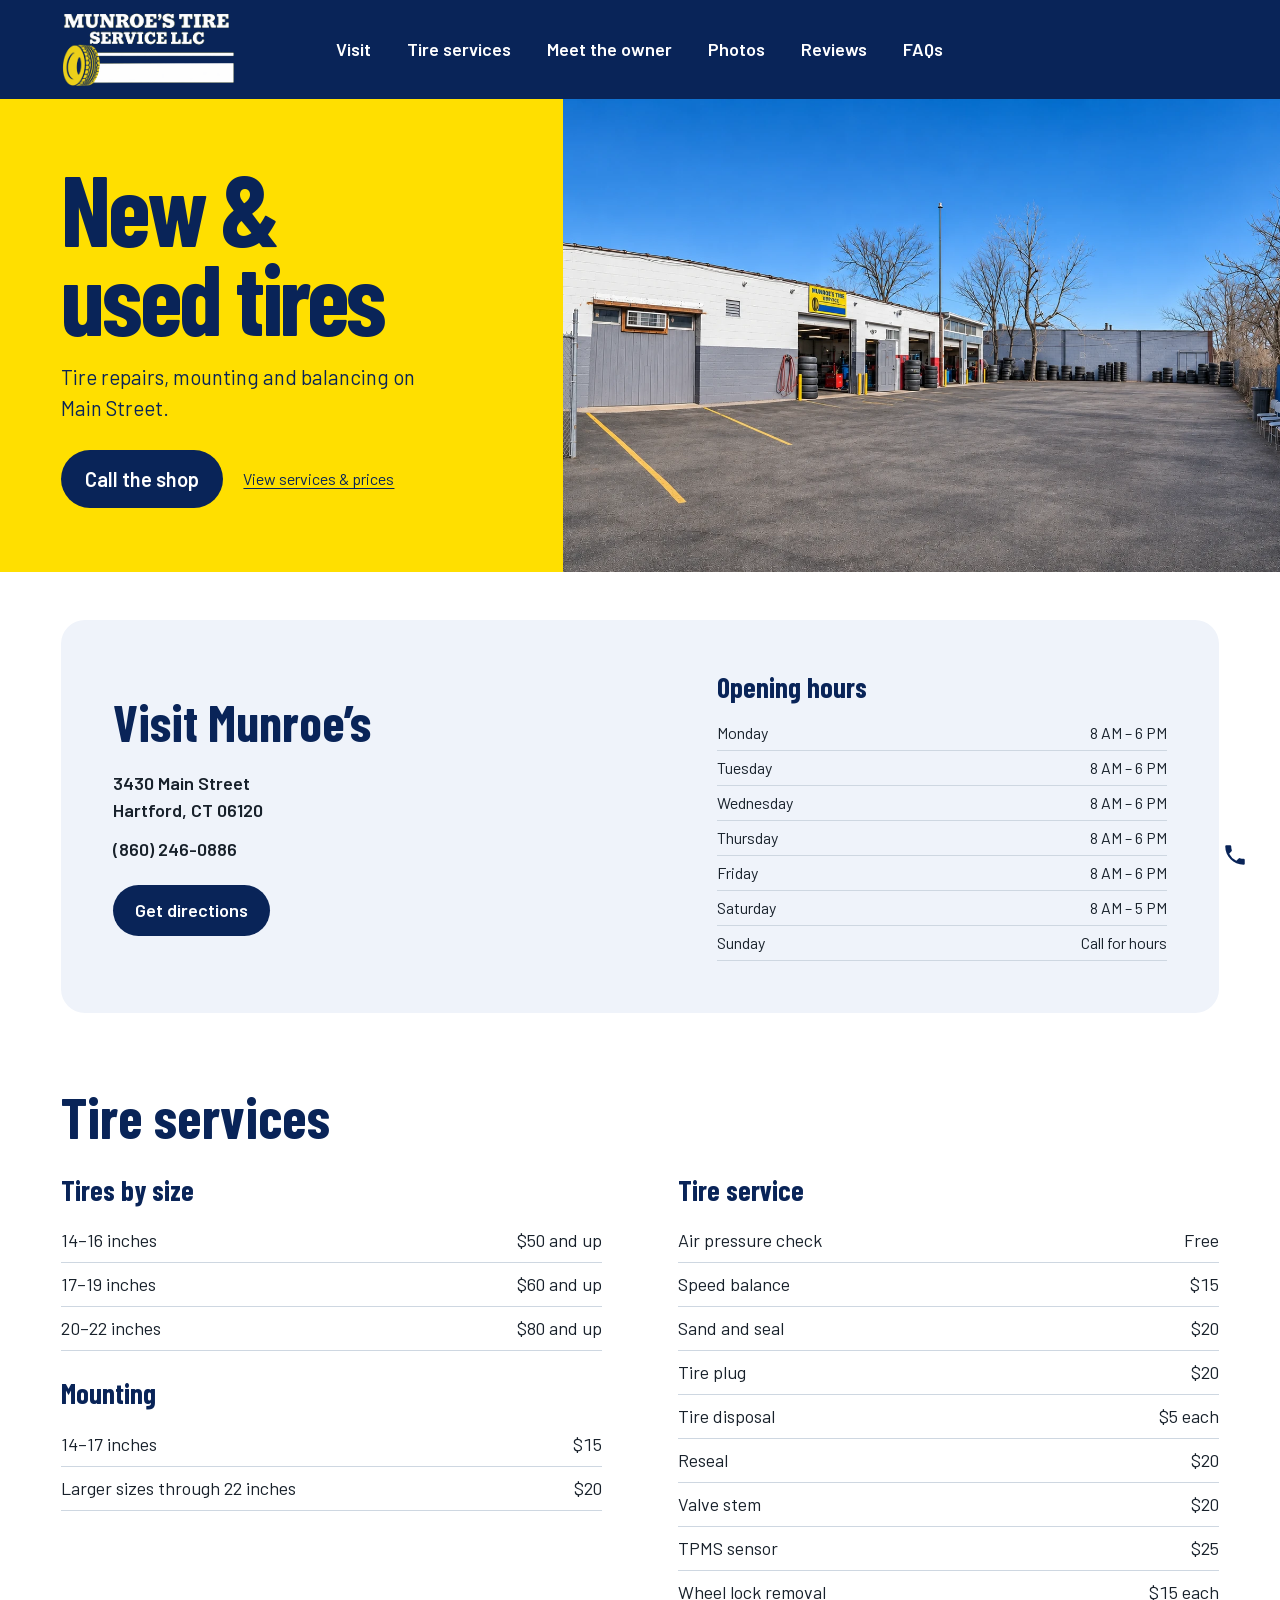
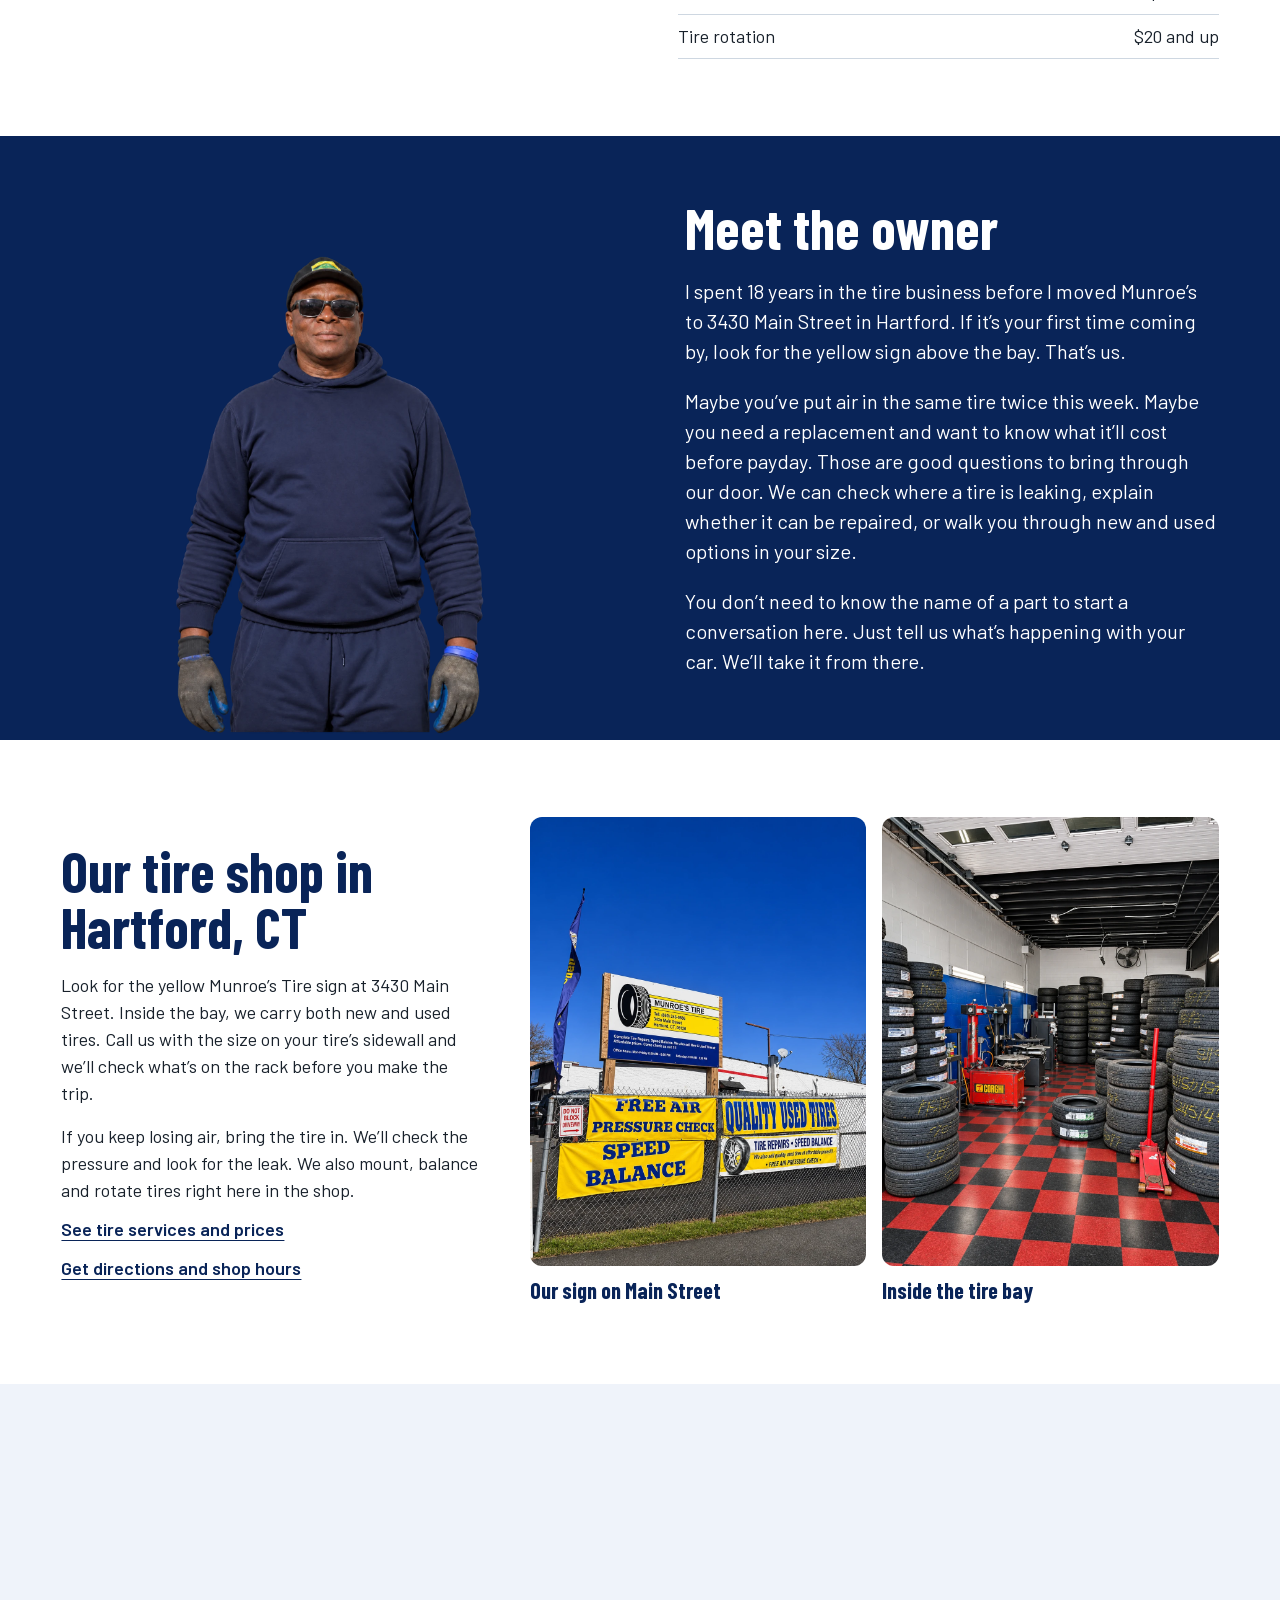
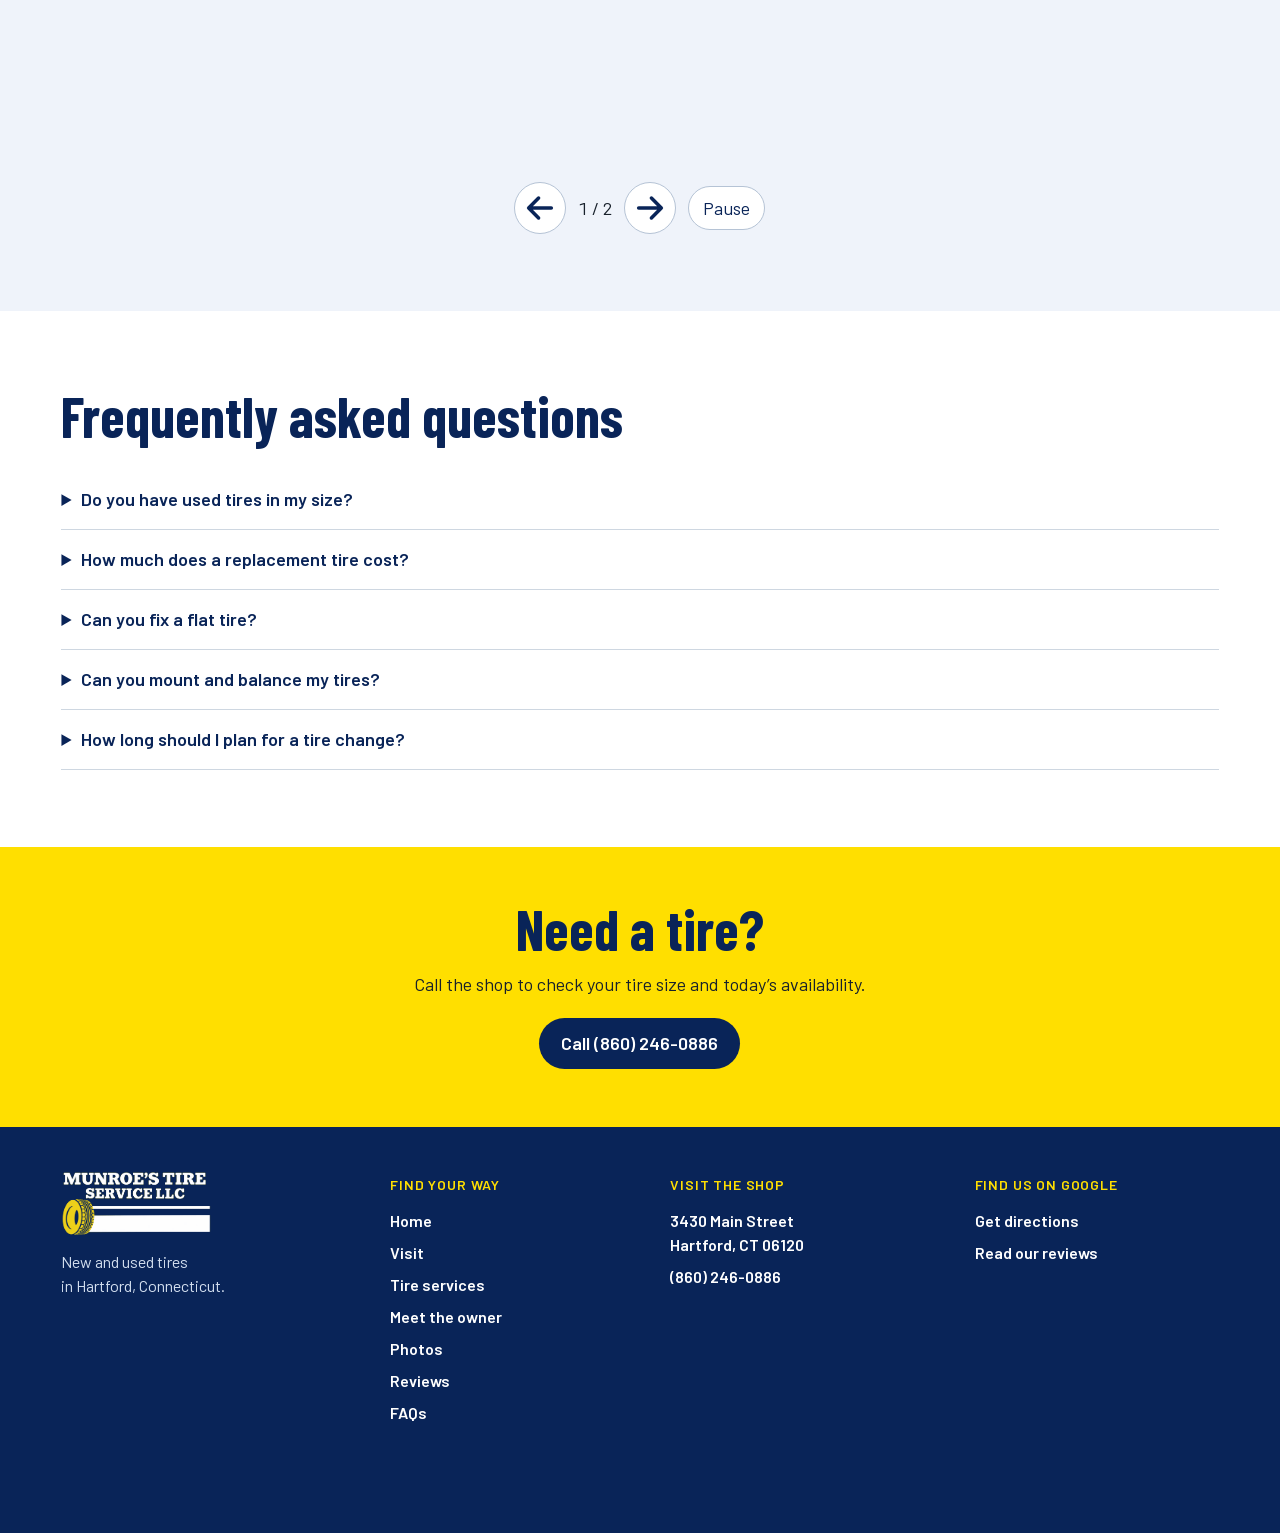
==== index.html @ 089bb715 "Add a call button to the homepage hero" ====
<!doctype html>
<html lang="en">
<head>
  <meta charset="utf-8">
  <meta name="viewport" content="width=device-width, initial-scale=1">
  <meta name="theme-color" content="#ffdf00">
  <title>Munroe’s Tire Service LLC | Hartford, CT</title>
  <meta name="description" content="New and used tires, tire repairs, mounting and balancing at 3430 Main Street in Hartford. Find Munroe’s shop hours, phone number and service prices.">
  <link rel="icon" type="image/png" sizes="64x64" href="assets/tire-favicon.png">
  <script src="navigation.js" defer></script>
  <script src="scroll-effects.js?v=4647f7f4f4" defer></script>
  <link rel="stylesheet" href="styles.css?v=25c1d75b4f">
  <script src="app.js?v=a1a272b4f3" defer></script>
</head><body id="top"><a class="skip" href="#main">Skip to content</a>
<header class="site-header">
  <div class="wrap bar">
    <a class="logo" href="#top" aria-label="Munroe’s Tire Service home">
      <svg viewBox="30 32 428 184" aria-hidden="true" focusable="false">
        <defs>
          <filter id="header-ink" color-interpolation-filters="sRGB">
            <feColorMatrix type="matrix" values="0 0 0 0 1   0 0 .3 0 .86   0 0 2 0 0   -1.1 0 0 0 1"/>
            <feComposite in2="SourceGraphic" operator="in"/>
          </filter>
        </defs>
        <image href="assets/munroes-logo-original.png" width="480" height="240" filter="url(#header-ink)"/>
      </svg>
    </a>
    <button class="menu-toggle" type="button" aria-label="Main menu" aria-controls="main-nav" aria-expanded="false" hidden>
      <svg viewBox="0 0 24 24" aria-hidden="true"><path d="M2 5h20M2 12h20M2 19h20"/></svg>
    </button>
    <nav id="main-nav" aria-label="Main navigation">
        <a href="#visit">Visit</a>
        <a href="#services">Tire services</a>
        <a href="#owner">Meet the owner</a>
        <a href="#photos">Photos</a>
        <a href="#reviews">Reviews</a>
        <a href="#faq">FAQs</a>
    </nav>
  </div>
</header>
<main id="main">
<section class="hero"><div class="hero-copy"><h1>New &amp; <br>used tires</h1><p>Tire repairs, mounting and balancing on Main Street.</p><div class="hero-actions">
  <a class="button" href="tel:+18602460886" aria-label="Call the shop at (860) 246-0886">Call the shop</a>
  <a class="hero-services" href="#services">View services &amp; prices</a>
</div></div><img class="building" fetchpriority="high" src="assets/photos/storefront.webp?v=3e00924c19" alt="Open service bays at Munroe’s Tire Service, 3430 Main Street in Hartford, Connecticut"></section>
<section class="wrap visit" id="visit"><div><h2>Visit Munroe’s</h2><address><a href="https://www.google.com/maps/dir/?api=1&amp;destination=3430+Main+Street+Hartford+CT+06120">3430 Main Street<br>Hartford, CT 06120</a><a href="tel:+18602460886">(860) 246-0886</a></address><a class="button" href="https://www.google.com/maps/dir/?api=1&amp;destination=3430+Main+Street+Hartford+CT+06120">Get directions</a></div><table><caption>Opening hours</caption><tbody><tr><th scope="row">Monday</th><td>8 AM – 6 PM</td></tr>
<tr><th scope="row">Tuesday</th><td>8 AM – 6 PM</td></tr>
<tr><th scope="row">Wednesday</th><td>8 AM – 6 PM</td></tr>
<tr><th scope="row">Thursday</th><td>8 AM – 6 PM</td></tr>
<tr><th scope="row">Friday</th><td>8 AM – 6 PM</td></tr>
<tr><th scope="row">Saturday</th><td>8 AM – 5 PM</td></tr>
<tr><th scope="row">Sunday</th><td>Call for hours</td></tr></tbody></table></section>
<section id="services" class="wrap block"><h2>Tire services</h2><div class="prices-grid"><div><table class="prices">
        <caption>Tires by size</caption>
        <tbody>
          <tr><th scope="row">14–16 inches</th><td>$50 and up</td></tr>
          <tr><th scope="row">17–19 inches</th><td>$60 and up</td></tr>
          <tr><th scope="row">20–22 inches</th><td>$80 and up</td></tr>
        </tbody>
      </table><table class="prices">
        <caption>Mounting</caption>
        <tbody>
          <tr><th scope="row">14–17 inches</th><td>$15</td></tr>
          <tr><th scope="row">Larger sizes through 22 inches</th><td>$20</td></tr>
        </tbody>
      </table></div><div><table class="prices">
        <caption>Tire service</caption>
        <tbody>
          <tr><th scope="row">Air pressure check</th><td>Free</td></tr>
          <tr><th scope="row">Speed balance</th><td>$15</td></tr>
          <tr><th scope="row">Sand and seal</th><td>$20</td></tr>
          <tr><th scope="row">Tire plug</th><td>$20</td></tr>
          <tr><th scope="row">Tire disposal</th><td>$5 each</td></tr>
          <tr><th scope="row">Reseal</th><td>$20</td></tr>
          <tr><th scope="row">Valve stem</th><td>$20</td></tr>
          <tr><th scope="row">TPMS sensor</th><td>$25</td></tr>
          <tr><th scope="row">Wheel lock removal</th><td>$15 each</td></tr>
          <tr><th scope="row">Tire rotation</th><td>$20 and up</td></tr>
        </tbody>
      </table></div></div></section>
<section id="owner" class="owner" aria-labelledby="owner-title">
  <div class="wrap owner-inner">
    <img loading="lazy" src="assets/photos/owner-portrait.webp?v=7693806bbb" alt="The owner of Munroe’s Tire Service wearing a cap, sunglasses and work gloves">
    <div class="owner-story">
      <h2 id="owner-title">Meet the owner</h2>
      <p>I spent 18 years in the tire business before I moved Munroe’s to 3430 Main Street in Hartford. If it’s your first time coming by, look for the yellow sign above the bay. That’s us.</p>
      <p>Maybe you’ve put air in the same tire twice this week. Maybe you need a replacement and want to know what it’ll cost before payday. Those are good questions to bring through our door. We can check where a tire is leaking, explain whether it can be repaired, or walk you through new and used options in your size.</p>
      <p>You don’t need to know the name of a part to start a conversation here. Just tell us what’s happening with your car. We’ll take it from there.</p>
    </div>
  </div>
</section>
<section id="photos" class="wrap block shop-visit" aria-labelledby="shop-visit-title">
  <div class="shop-intro">
    <h2 id="shop-visit-title">Our tire shop in Hartford, CT</h2>
    <p>Look for the yellow Munroe’s Tire sign at 3430 Main Street. Inside the bay, we carry both new and used tires. Call us with the size on your tire’s sidewall and we’ll check what’s on the rack before you make the trip.</p>
    <p>If you keep losing air, bring the tire in. We’ll check the pressure and look for the leak. We also mount, balance and rotate tires right here in the shop.</p>
    <a href="#services">See tire services and prices</a>
    <a href="#visit">Get directions and shop hours</a>
  </div>
  <div class="gallery">
    <figure>
      <a href="assets/photos/roadside-sign.webp?v=6587c96173" aria-label="View the full-size Main Street sign"><img loading="lazy" src="assets/photos/roadside-sign.webp?v=6587c96173" width="1086" height="1448" alt="Munroe’s roadside sign above yellow banners for used tires and free air pressure checks"></a>
      <figcaption>Our sign on Main Street</figcaption>
    </figure>
    <figure>
      <img loading="lazy" src="assets/photos/service-bay.webp?v=438674b47d" width="1086" height="1448" alt="Tire stacks, a mounting machine and a red floor jack inside Munroe’s service bay">
      <figcaption>Inside the tire bay</figcaption>
    </figure>
  </div>
</section>
<section class="reviews" id="reviews" aria-labelledby="reviews-title">
  <div class="wrap block">
    <div class="reviews-heading">
      <div>
        <h2 id="reviews-title">Featured five-star reviews</h2>
        <p>Overall Google rating: <strong>4.8 out of 5</strong></p>
      </div>
      <a href="https://www.google.com/maps/place/Munroe%27s+Tire+%26+Automotive+Services/data=!4m8!3m7!1s0x89e655e839b91cf5:0x6448f5f448b3dc6!8m2!3d41.7981686!4d-72.6622051!9m1!1b1!16s%2Fg%2F11f7n4s5zx">Read all reviews on Google</a>
    </div>
    <div class="review-pair">
      <figure class="review-card">
        <span class="review-stars" role="img" aria-label="5 out of 5 stars">★★★★★</span>
        <blockquote>“in and out quick”</blockquote>
        <figcaption><a href="https://maps.app.goo.gl/TvkeM7FaANcStVN56" aria-label="Read edwin morales’s review on Google">edwin morales</a></figcaption>
      </figure>
      <figure class="review-card">
        <span class="review-stars" role="img" aria-label="5 out of 5 stars">★★★★★</span>
        <blockquote>“Hartford Main Street! Very professional.”</blockquote>
        <figcaption><a href="https://maps.app.goo.gl/TfURrHdAK39JLzJx7" aria-label="Read Andrew Ford’s review on Google">Andrew Ford</a></figcaption>
      </figure>
      <figure class="review-card">
        <span class="review-stars" role="img" aria-label="5 out of 5 stars">★★★★★</span>
        <blockquote>“I Will Come Here For Tires Anytime!”</blockquote>
        <figcaption><a href="https://maps.app.goo.gl/CuKVcpx6AjmTj94G8" aria-label="Read Tommy Smilez’s review on Google">Tommy Smilez</a></figcaption>
      </figure>
      <figure class="review-card">
        <span class="review-stars" role="img" aria-label="5 out of 5 stars">★★★★★</span>
        <blockquote>“the right tires at a good price.”</blockquote>
        <figcaption><a href="https://maps.app.goo.gl/h72yzoQDojMRec5s8" aria-label="Read HotPink860’s review on Google">HotPink860</a></figcaption>
      </figure>
    </div>
    <div class="review-controls" hidden>
      <button type="button" data-step="-1" aria-label="Previous pair"><svg viewBox="0 0 24 24" aria-hidden="true" focusable="false"><path d="M20 12H4m7-7-7 7 7 7"/></svg></button>
      <output aria-label="Review pair" aria-live="off"></output>
      <button type="button" data-step="1" aria-label="Next pair"><svg viewBox="0 0 24 24" aria-hidden="true" focusable="false"><path d="M4 12h16m-7-7 7 7-7 7"/></svg></button>
      <button type="button" data-toggle>Pause</button>
    </div>
  </div>
</section>
<section class="wrap block faq" id="faq" aria-labelledby="faq-title">
  <h2 id="faq-title">Frequently asked questions</h2>
  <details>
    <summary>Do you have used tires in my size?</summary>
    <p>We carry new and used tires. <a href="tel:+18602460886">Call us at (860) 246-0886</a> with the size printed on the side of your tire, like 205/55R16, and we’ll check what we have.</p>
  </details>
  <details>
    <summary>How much does a replacement tire cost?</summary>
    <p>Our tires start at $50 for 14–16-inch wheels, $60 for 17–19-inch wheels and $80 for 20–22-inch wheels. Give us your tire size and we’ll quote you a price with installation.</p>
  </details>
  <details>
    <summary>Can you fix a flat tire?</summary>
    <p>Yes. We’ll check where your tire is leaking and let you know if we can repair it. If it needs a plug, we charge $20.</p>
  </details>
  <details>
    <summary>Can you mount and balance my tires?</summary>
    <p>Yes. We charge $15 to mount a tire on a 14–17-inch wheel and $20 for larger wheels up to 22 inches. We also offer <a href="#services">speed balancing</a> for $15.</p>
  </details>
  <details>
    <summary>How long should I plan for a tire change?</summary>
    <p>It depends on how many tires you need changed and how busy we are. Give us a call before you head over and we’ll tell you what kind of wait to expect.</p>
  </details>
</section>
<section class="cta"><div class="wrap"><h2>Need a tire?</h2><p>Call the shop to check your tire size and today’s availability.</p><a class="button" href="tel:+18602460886">Call (860) 246-0886</a></div></section>
</main><footer class="site-footer">
  <div class="wrap foot">
    <div class="footer-grid">
      <div class="footer-brand">
        <a class="logo" href="#top" aria-label="Munroe’s Tire Service home">
          <svg viewBox="30 32 428 184" aria-hidden="true" focusable="false"><image href="assets/munroes-logo-original.png" width="480" height="240" filter="url(#header-ink)"/></svg>
        </a>
        <p>New and used tires<br>in Hartford, Connecticut.</p>
      </div>
      <nav class="footer-column" aria-label="Footer navigation">
        <h2>Find your way</h2>
        <a href="#top">Home</a>
        <a href="#visit">Visit</a>
        <a href="#services">Tire services</a>
        <a href="#owner">Meet the owner</a>
        <a href="#photos">Photos</a>
        <a href="#reviews">Reviews</a>
        <a href="#faq">FAQs</a>
      </nav>
      <div class="footer-column">
        <h2>Visit the shop</h2>
        <address><a href="https://www.google.com/maps/dir/?api=1&amp;destination=3430+Main+Street+Hartford+CT+06120">3430 Main Street<br>Hartford, CT 06120</a><a href="tel:+18602460886">(860) 246-0886</a></address>
      </div>
      <div class="footer-column">
        <h2>Find us on Google</h2>
        <a href="https://www.google.com/maps/dir/?api=1&amp;destination=3430+Main+Street+Hartford+CT+06120">Get directions</a>
        <a href="https://www.google.com/maps/place/Munroe%27s+Tire+%26+Automotive+Services/data=!4m8!3m7!1s0x89e655e839b91cf5:0x6448f5f448b3dc6!8m2!3d41.7981686!4d-72.6622051!9m1!1b1!16s%2Fg%2F11f7n4s5zx">Read our reviews</a>
      </div>
    </div>
    <div class="footer-credit">
      <p>© 2026 Munroe’s Tire Service LLC</p>
      <p>Powered by <a href="https://reimagebs.com/">Reimage Business Solutions</a></p>
      <nav class="legal-links" aria-label="Website policies">
        <a href="terms.html">Terms of use</a>
        <a href="privacy.html">Privacy policy</a>
        <a href="ftc-disclosure.html">FTC disclosure</a>
        <a href="accessibility.html">Accessibility</a>
      </nav>
    </div>
  </div>
</footer><a class="float-call" href="tel:+18602460886" aria-label="Call Munroe’s Tire Service at (860) 246-0886"><svg aria-hidden="true" viewBox="0 0 24 24" fill="currentColor"><path d="M6.62 10.79a15.1 15.1 0 0 0 6.59 6.59l2.2-2.2a1 1 0 0 1 1.02-.24c1.12.37 2.33.57 3.57.57a1 1 0 0 1 1 1V20a1 1 0 0 1-1 1C10.61 21 3 13.39 3 4a1 1 0 0 1 1-1h3.5a1 1 0 0 1 1 1c0 1.25.2 2.45.57 3.57a1 1 0 0 1-.25 1.02z"/></svg></a></body></html>
---- styles.css ----
@font-face {
  font-family: Barlow;
  src: url(assets/fonts/barlow-400.woff2) format("woff2");
  font-display: swap;
}
@font-face {
  font-family: Barlow;
  src: url(assets/fonts/barlow-600.woff2) format("woff2");
  font-weight: 600;
  font-display: swap;
}
@font-face {
  font-family: "Barlow Condensed";
  src: url(assets/fonts/barlow-condensed-700.woff2) format("woff2");
  font-weight: 700;
  font-display: swap;
}

:root {
  --yellow: #ffdf00;
  --blue: #092e91;
  --paper: #faf9f3;
  --ink: #18212b;
  --rule: #c8c8bc;
  --display: "Barlow Condensed", "Arial Narrow", sans-serif;
  --gutter: clamp(18px, 4.8vw, 72px);
}
* { box-sizing: border-box; }
body {
  margin: 0;
  background: var(--paper);
  color: var(--ink);
  font: 18px/1.5 Barlow, Arial, sans-serif;
}
.wrap {
  width: min(1320px, calc(100% - 2 * var(--gutter)));
  margin-inline: auto;
}
img { display: block; max-width: 100%; }
a { color: inherit; text-underline-offset: 0.2em; }
a:hover { text-decoration-thickness: 2px; }
a:focus-visible { outline: 3px solid currentColor; outline-offset: 4px; }
.skip { position: absolute; translate: 0 -150%; background: white; padding: 10px; z-index: 1; }
.skip:focus { translate: 8px 8px; }

:root { --navy: #092458; --yellow: #ffdf00; --paper: #fff; }
.wrap { max-width: 1160px; }
header, footer { background: var(--navy); color: white; }
.site-header { position: relative; z-index: 4; }
.bar { display: flex; justify-content: space-between; align-items: center; gap: 20px; padding-block: 12px; }
.logo { display: block; flex: none; width: 174px; }
.logo svg { display: block; width: 100%; }
.menu-toggle { display: none; }
.skip:focus { z-index: 5; }
.bar nav, .legal-links { display: flex; align-items: center; justify-content: center; flex-wrap: wrap; }
.bar nav { gap: 4px; }
.bar nav a { padding: 10px 16px; border-radius: 30px; }
.bar nav a:hover { background: #28416d; }
nav a, .bar a, address a, footer a, .button { text-decoration: none; font-weight: 600; }
h1, h2, caption, figcaption { font-family: var(--display); }
h1, h2, p, figure { margin: 0; }
h2 { font-size: clamp(2.5rem, 4.4vw, 4rem); line-height: 1; color: var(--navy); }
.hero { display: grid; grid-template-columns: 44% 56%; background: var(--yellow); color: var(--navy); }
.hero-copy { align-self: center; padding: clamp(36px,5vw,84px) 28px clamp(36px,5vw,84px) max(var(--gutter),calc((100vw - 1160px) / 2)); }
h1 { font-size: clamp(4rem,7.7vw,8rem); line-height: .91; letter-spacing: -.035em; }
.hero-copy p { max-width: 32ch; margin: 20px 0 26px; font-size: clamp(1.1rem,1.6vw,1.4rem); }
.hero-actions { display: flex; flex-wrap: wrap; align-items: center; gap: 4px 20px; }
.hero-actions .button { padding: 14px 24px; font-size: 1.25rem; }
.hero-actions .button:focus-visible { outline-color: var(--navy); }
.hero-services { display: inline-flex; align-items: center; min-height: 44px; font-size: 1rem; }
.building { width: 100%; height: 100%; min-height: 0; object-fit: cover; }
.button { display: inline-block; padding: 12px 22px; border-radius: 30px; background: var(--navy); color: white; }
.button:hover { background: var(--blue); }
.visit { display: grid; grid-template-columns: 1.2fr 1fr; gap: 64px; align-items: center; margin-top: 48px; padding: clamp(26px,4vw,56px); border-radius: 24px; background: #eff3fa; }
.visit h2 { font-size: clamp(2.5rem,4vw,3.7rem); }
address { font-style: normal; margin: 22px 0; display: grid; gap: 12px; }
address a { width: fit-content; }
address a:hover, footer a:hover { color: #315c95; }
table { width: 100%; border-collapse: collapse; }
caption { font-size: 1.75rem; line-height: 1.2; text-align: left; color: var(--navy); padding-bottom: 12px; }
th, td { padding: 8px 0; border-bottom: 1px solid #ced7e1; }
th { text-align: left; font-weight: 400; }
td { text-align: right; white-space: nowrap; font-variant-numeric: tabular-nums; padding-left: 8px; }
.visit table { font-size: 1rem; }
.visit th, .visit td { padding-block: 5px; }
.block { padding-block: clamp(52px,6vw,90px); }
.prices-grid { display: grid; grid-template-columns: 1fr 1fr; gap: clamp(32px,6vw,88px); margin-top: 28px; }
.prices + .prices { margin-top: 26px; }
.owner { background: var(--navy); color: white; }
.owner-inner { display: grid; grid-template-columns: 1fr 1fr; align-items: center; gap: clamp(32px,7vw,100px); }
.owner img { align-self: end; width: 100%; height: clamp(400px, 39vw, 530px); object-fit: contain; object-position: center bottom; }
.owner-story { padding-block: clamp(36px, 5vw, 70px); }
.owner h2 { color: white; }
.owner p { max-width: 52ch; margin-top: 20px; font-size: 1.25rem; }
.shop-visit { display: grid; grid-template-columns: minmax(0, 1fr) minmax(0, 1.65fr); align-items: center; gap: clamp(28px, 4vw, 64px); }
.shop-intro h2 { max-width: 15ch; }
.shop-intro p { margin-top: 16px; max-width: 54ch; }
.shop-intro a { display: block; width: fit-content; margin-top: 12px; color: var(--navy); font-weight: 600; }
.gallery { display: grid; grid-template-columns: repeat(2, minmax(0, 1fr)); gap: 16px; }
.gallery img { width: 100%; height: auto; display: block; border-radius: 12px; }
.gallery a { display: block; border-radius: 12px; }
@media (max-width: 900px) { .shop-visit { grid-template-columns: 1fr; } }

figcaption { font-size: 1.4rem; color: var(--navy); margin-top: 8px; }
.cta { background: var(--yellow); text-align: center; padding-block: 54px; }
.cta p { margin: 14px auto 20px; }
.site-footer { border-top: 4px solid var(--yellow); }
.foot { padding-block: 44px 30px; font-size: 1rem; }
.footer-grid { display: grid; grid-template-columns: 1.2fr 1fr 1.1fr 1fr; gap: 36px; }
.footer-brand .logo { width: 150px; }
.footer-brand p { margin-top: 14px; color: #d3dfef; }
.footer-column, .footer-column address { display: grid; align-content: start; justify-items: start; gap: 8px; }
.footer-column address { margin: 0; }
.footer-column h2 { margin: 4px 0 6px; font: 600 .875rem/1.4 Barlow, sans-serif; color: var(--yellow); text-transform: uppercase; letter-spacing: .06em; }
.footer-credit { display: grid; grid-template-columns: 1fr auto 1fr; align-items: center; gap: 12px; margin-top: 34px; padding-top: 20px; border-top: 1px solid #ffffff40; }
.footer-credit, .legal-links { font-size: .95rem; }
.legal-links { justify-self: end; gap: 8px 14px; }
@media (min-width: 1101px) and (max-width: 1240px) {
  .footer-credit, .legal-links { font-size: .86rem; }
  .legal-links { column-gap: 8px; }
}
@media (max-width: 1100px) {
  .footer-credit { grid-template-columns: 1fr; justify-items: center; text-align: center; }
  .legal-links { justify-self: center; }
}
.site-footer a:hover { color: var(--yellow); text-decoration: underline; }
@media (max-width: 760px) {
  .footer-grid { grid-template-columns: repeat(2, minmax(0, 1fr)); gap: 30px 20px; }
  .footer-brand .logo { max-width: 100%; }
  .footer-credit { justify-content: center; text-align: center; }
}
@media (max-width: 420px) {
  .footer-grid { grid-template-columns: 1fr; }
}
.float-call { position: fixed; right: max(16px,env(safe-area-inset-right)); bottom: max(16px,env(safe-area-inset-bottom)); z-index: 3; display: grid; place-items: center; width: 58px; height: 58px; border-radius: 50%; background: var(--yellow); color: var(--navy); border: 2px solid var(--navy); box-shadow: 0 4px 16px #09245840; }
.float-call.is-hidden { visibility: hidden; }
.float-call svg { width: 26px; }
@media (prefers-reduced-motion: no-preference) {
  .float-call { animation: call-in .5s ease-out .35s backwards; }
  @keyframes call-in { from { transform: translateY(100px); opacity: 0; } }
}
.policy { max-width: 780px; padding-block: 64px; }
.policy h1 { font-size: 4rem; color: var(--navy); }
.policy h2 { font-size: 2rem; margin-top: 32px; }
.policy p { margin-top: 16px; }
@media (max-width: 760px) {
  .hero, .visit, .owner-inner, .prices-grid { grid-template-columns: 1fr; }
  .hero-copy { padding: 36px var(--gutter); }
  .hero-actions { flex-direction: column; }
  .hero h1 br { display: none; }
  .building { aspect-ratio: 2/1; height: auto; }
  .visit { gap: 28px; margin-top: 28px; }
  .gallery { gap: 14px; }
  @media (max-width: 540px) { .gallery { grid-template-columns: 1fr; gap: 24px; } }
  .owner-inner { gap: 0; }
  .owner-story { grid-row: 1; padding-bottom: 16px; }
  .owner img { height: 320px; }
  .foot { padding-bottom: 84px; }
}

.reviews { background: #eff3fa; }
.reviews-heading, .review-controls { display: flex; align-items: center; flex-wrap: wrap; gap: 12px; }
.reviews-heading { justify-content: space-between; margin-bottom: 28px; }
.reviews-heading a, .review-card a { color: var(--navy); font-weight: 600; }
.review-pair { display: grid; grid-template-columns: repeat(2, minmax(0, 1fr)); gap: 18px; margin-top: 14px; }
.review-card { display: flex; flex-direction: column; padding: clamp(18px, 3vw, 32px); background: white; border-radius: 14px; }
.review-stars { color: var(--navy); letter-spacing: .12em; }
.review-card blockquote { margin: 12px 0 18px; flex: 1; font-size: 1.15rem; }
.review-card a { align-self: flex-start; }
.review-controls { justify-content: center; margin-top: 20px; }
.review-controls button { border: 1px solid #b5c3d5; background: white; color: var(--navy); font: inherit; cursor: pointer; border-radius: 24px; min-width: 48px; min-height: 44px; padding: 4px 14px; }
.review-controls button[data-step] { display: grid; place-items: center; width: 52px; height: 52px; padding: 0; border-radius: 50%; }
.review-controls svg { display: block; width: 34px; height: 34px; fill: none; stroke: currentColor; stroke-width: 2.5; stroke-linecap: round; stroke-linejoin: round; }
.faq h2 { margin-bottom: 26px; }
.faq details { border-bottom: 1px solid #ced7e1; }
.faq summary { padding-block: 16px; color: var(--navy); font-weight: 600; cursor: pointer; }
.faq details p { max-width: 68ch; padding-bottom: 18px; }
.review-controls output { font-variant-numeric: tabular-nums; }
.review-card[hidden], .review-controls[hidden] { display: none; }
@media (max-width: 640px) {
  .review-pair { grid-template-columns: 1fr; gap: 10px; }
}

@media (min-width: 961px) {
  .bar {
    display: grid;
    grid-template-columns: minmax(0, 1fr) auto minmax(0, 1fr);
    width: calc(100% - 2 * var(--gutter));
    max-width: 1440px;
  }
  .bar .logo { max-width: 100%; justify-self: start; }
  .bar nav { grid-column: 2; }
}

@media (max-width: 960px) {
  .bar { flex-wrap: wrap; padding-block: 10px; }
  .logo { width: 142px; }
  .bar nav { width: 100%; }
  .menu-toggle:not([hidden]) {
    display: grid; place-items: center; width: 48px; height: 48px; padding: 8px;
    border: 0; background: transparent; color: white; cursor: pointer;
  }
  .menu-toggle svg { width: 32px; height: 32px; fill: none; stroke: currentColor; stroke-width: 2.4; stroke-linecap: round; }
  .menu-toggle[aria-expanded="true"] { color: var(--yellow); }
  .menu-toggle:focus-visible { outline: 3px solid var(--yellow); outline-offset: 3px; }
  .menu-toggle:not([hidden]) + nav {
    position: absolute; top: 100%; inset-inline: 0; display: none;
    max-height: calc(100dvh - 82px); overflow-y: auto; padding: 6px var(--gutter) 14px;
    background: var(--navy); border-top: 1px solid #ffffff33; box-shadow: 0 12px 20px #09245833;
  }
  .menu-toggle[aria-expanded="true"] + nav { display: grid; justify-content: stretch; gap: 0; }
  .bar nav a { padding: 10px 8px; border-radius: 4px; text-align: center; }
}

@media (prefers-reduced-motion: no-preference) {
  .scroll-reveal {
    opacity: 0;
    transform: translateY(18px);
    transition:
      opacity 620ms cubic-bezier(.2, .7, .2, 1) var(--reveal-delay, 0ms),
      transform 620ms cubic-bezier(.2, .7, .2, 1) var(--reveal-delay, 0ms);
  }
  .scroll-reveal.is-revealed,
  .scroll-reveal:focus-within {
    opacity: 1;
    transform: translateY(0);
  }
  .scroll-reveal:focus-within { transition: none; }
}
@media (prefers-reduced-motion: reduce) {
  .scroll-reveal { opacity: 1 !important; transform: none !important; }
}
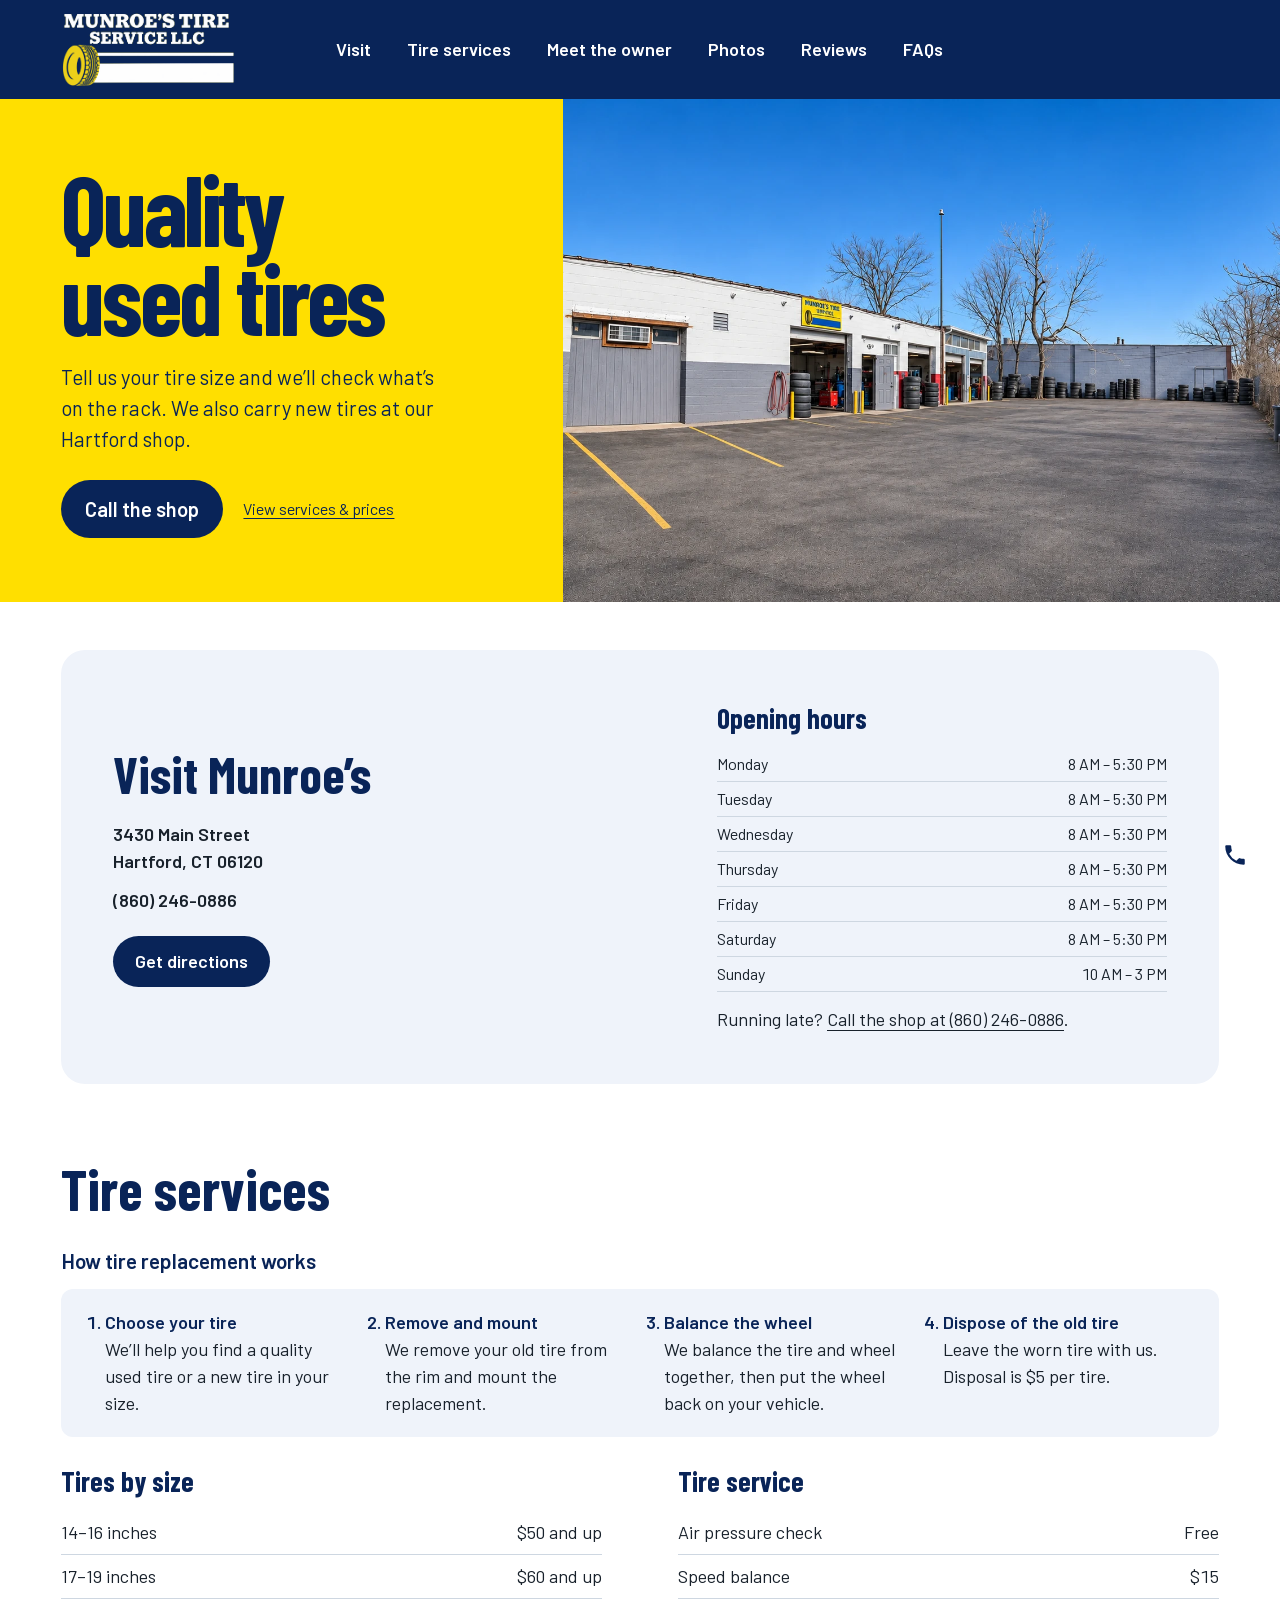
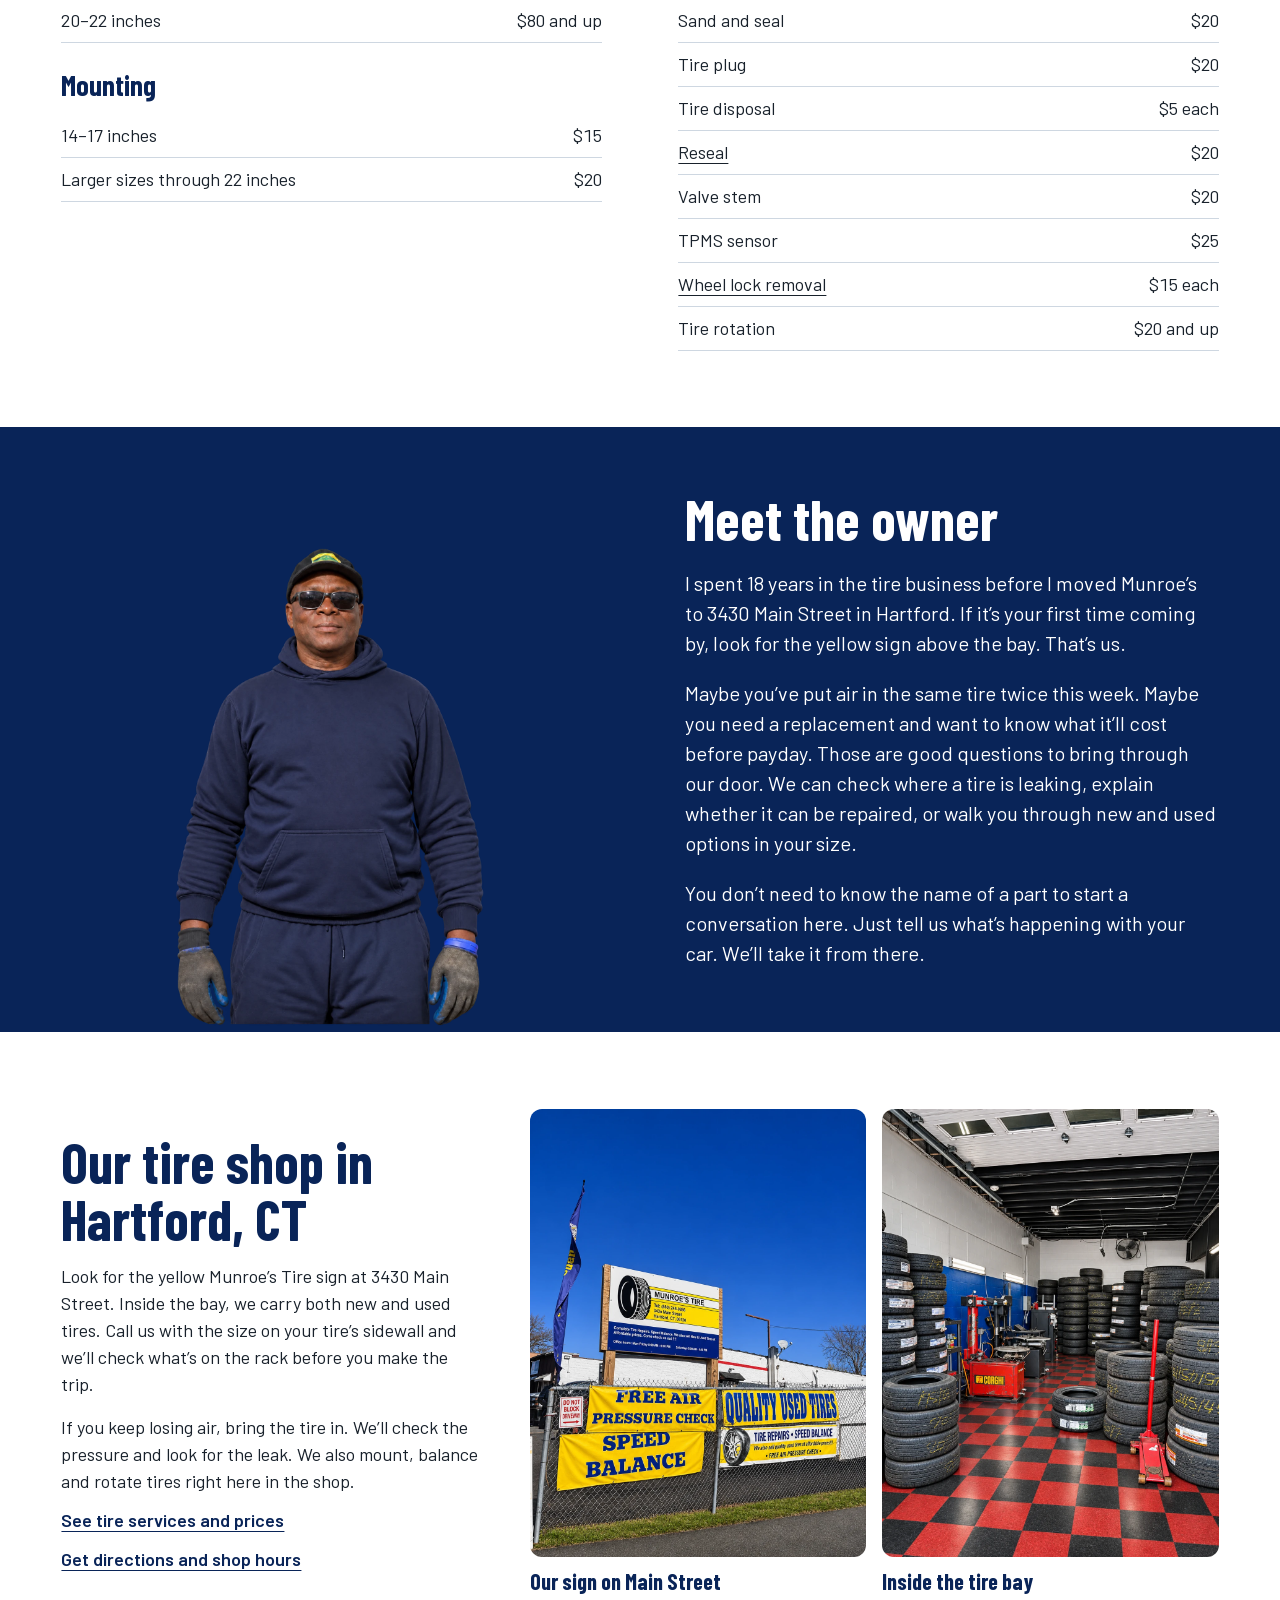
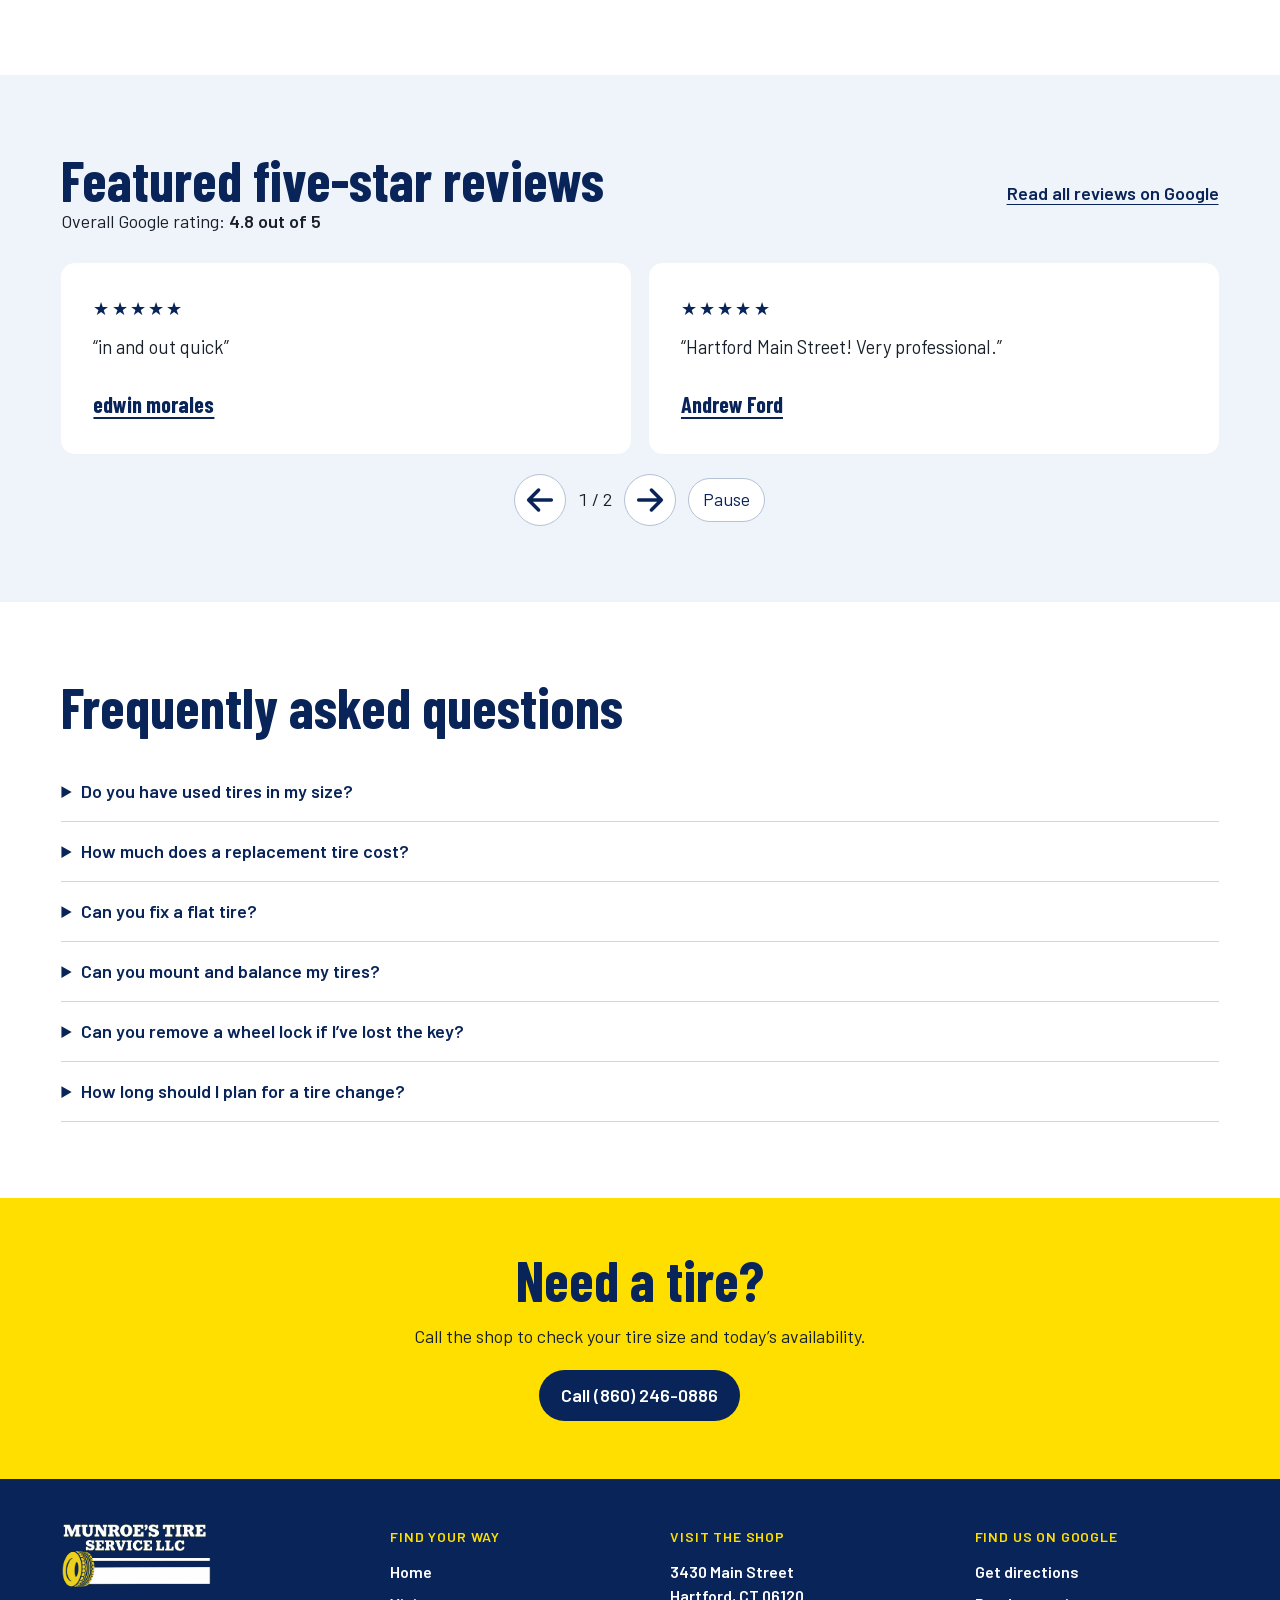
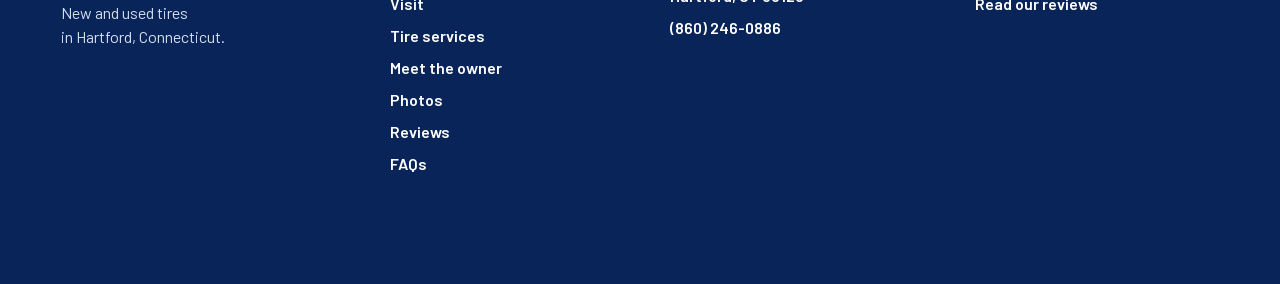
==== commit 323f5c91: "Publish updated hours, tire replacement steps and local search pages" ====
--- a/index.html
+++ b/index.html
@@ -4,12 +4,13 @@
   <meta charset="utf-8">
   <meta name="viewport" content="width=device-width, initial-scale=1">
   <meta name="theme-color" content="#ffdf00">
-  <title>Munroe’s Tire Service LLC | Hartford, CT</title>
+  <title>New &amp; Used Tires in Hartford, CT | Munroe’s Tire Service</title>
   <meta name="description" content="New and used tires, tire repairs, mounting and balancing at 3430 Main Street in Hartford. Find Munroe’s shop hours, phone number and service prices.">
+  <link rel="canonical" href="https://munroestireservices.com/">
   <link rel="icon" type="image/png" sizes="64x64" href="assets/tire-favicon.png">
   <script src="navigation.js" defer></script>
   <script src="scroll-effects.js?v=4647f7f4f4" defer></script>
-  <link rel="stylesheet" href="styles.css?v=25c1d75b4f">
+  <link rel="stylesheet" href="styles.css?v=87e0b25eac">
   <script src="app.js?v=a1a272b4f3" defer></script>
 </head><body id="top"><a class="skip" href="#main">Skip to content</a>
 <header class="site-header">
@@ -39,18 +40,26 @@
   </div>
 </header>
 <main id="main">
-<section class="hero"><div class="hero-copy"><h1>New &amp; <br>used tires</h1><p>Tire repairs, mounting and balancing on Main Street.</p><div class="hero-actions">
+<section class="hero"><div class="hero-copy"><h1>Quality <br>used tires</h1><p>Tell us your tire size and we’ll check what’s on the rack. We also carry new tires at our Hartford shop.</p><div class="hero-actions">
   <a class="button" href="tel:+18602460886" aria-label="Call the shop at (860) 246-0886">Call the shop</a>
   <a class="hero-services" href="#services">View services &amp; prices</a>
 </div></div><img class="building" fetchpriority="high" src="assets/photos/storefront.webp?v=3e00924c19" alt="Open service bays at Munroe’s Tire Service, 3430 Main Street in Hartford, Connecticut"></section>
-<section class="wrap visit" id="visit"><div><h2>Visit Munroe’s</h2><address><a href="https://www.google.com/maps/dir/?api=1&amp;destination=3430+Main+Street+Hartford+CT+06120">3430 Main Street<br>Hartford, CT 06120</a><a href="tel:+18602460886">(860) 246-0886</a></address><a class="button" href="https://www.google.com/maps/dir/?api=1&amp;destination=3430+Main+Street+Hartford+CT+06120">Get directions</a></div><table><caption>Opening hours</caption><tbody><tr><th scope="row">Monday</th><td>8 AM – 6 PM</td></tr>
-<tr><th scope="row">Tuesday</th><td>8 AM – 6 PM</td></tr>
-<tr><th scope="row">Wednesday</th><td>8 AM – 6 PM</td></tr>
-<tr><th scope="row">Thursday</th><td>8 AM – 6 PM</td></tr>
-<tr><th scope="row">Friday</th><td>8 AM – 6 PM</td></tr>
-<tr><th scope="row">Saturday</th><td>8 AM – 5 PM</td></tr>
-<tr><th scope="row">Sunday</th><td>Call for hours</td></tr></tbody></table></section>
-<section id="services" class="wrap block"><h2>Tire services</h2><div class="prices-grid"><div><table class="prices">
+<section class="wrap visit" id="visit"><div><h2>Visit Munroe’s</h2><address><a href="https://www.google.com/maps/dir/?api=1&amp;destination=3430+Main+Street+Hartford+CT+06120">3430 Main Street<br>Hartford, CT 06120</a><a href="tel:+18602460886">(860) 246-0886</a></address><a class="button" href="https://www.google.com/maps/dir/?api=1&amp;destination=3430+Main+Street+Hartford+CT+06120">Get directions</a></div><div><table><caption>Opening hours</caption><tbody><tr><th scope="row">Monday</th><td>8 AM – 5:30 PM</td></tr>
+<tr><th scope="row">Tuesday</th><td>8 AM – 5:30 PM</td></tr>
+<tr><th scope="row">Wednesday</th><td>8 AM – 5:30 PM</td></tr>
+<tr><th scope="row">Thursday</th><td>8 AM – 5:30 PM</td></tr>
+<tr><th scope="row">Friday</th><td>8 AM – 5:30 PM</td></tr>
+<tr><th scope="row">Saturday</th><td>8 AM – 5:30 PM</td></tr>
+<tr><th scope="row">Sunday</th><td>10 AM – 3 PM</td></tr></tbody></table><p class="hours-note">Running late? <a href="tel:+18602460886">Call the shop at (860) 246-0886</a>.</p></div></section>
+<section id="services" class="wrap block"><h2>Tire services</h2>
+  <h3>How tire replacement works</h3>
+  <ol class="replacement-steps">
+    <li><strong>Choose your tire</strong>We’ll help you find a quality used tire or a new tire in your size.</li>
+    <li><strong>Remove and mount</strong>We remove your old tire from the rim and mount the replacement.</li>
+    <li><strong>Balance the wheel</strong>We balance the tire and wheel together, then put the wheel back on your vehicle.</li>
+    <li><strong>Dispose of the old tire</strong>Leave the worn tire with us. Disposal is $5 per tire.</li>
+  </ol>
+  <div class="prices-grid"><div><table class="prices">
         <caption>Tires by size</caption>
         <tbody>
           <tr><th scope="row">14–16 inches</th><td>$50 and up</td></tr>
@@ -71,10 +80,10 @@
           <tr><th scope="row">Sand and seal</th><td>$20</td></tr>
           <tr><th scope="row">Tire plug</th><td>$20</td></tr>
           <tr><th scope="row">Tire disposal</th><td>$5 each</td></tr>
-          <tr><th scope="row">Reseal</th><td>$20</td></tr>
+          <tr><th scope="row"><a href="slow-tire-leak-repair.html">Reseal</a></th><td>$20</td></tr>
           <tr><th scope="row">Valve stem</th><td>$20</td></tr>
           <tr><th scope="row">TPMS sensor</th><td>$25</td></tr>
-          <tr><th scope="row">Wheel lock removal</th><td>$15 each</td></tr>
+          <tr><th scope="row"><a href="#wheel-lock-removal">Wheel lock removal</a></th><td>$15 each</td></tr>
           <tr><th scope="row">Tire rotation</th><td>$20 and up</td></tr>
         </tbody>
       </table></div></div></section>
@@ -159,11 +168,15 @@
   </details>
   <details>
     <summary>Can you fix a flat tire?</summary>
-    <p>Yes. We’ll check where your tire is leaking and let you know if we can repair it. If it needs a plug, we charge $20.</p>
+    <p>Yes. We’ll check where your tire is leaking and let you know if we can repair it. If it needs a plug, we charge $20. <a href="slow-tire-leak-repair.html">See how we check a tire that keeps losing air</a>.</p>
   </details>
   <details>
     <summary>Can you mount and balance my tires?</summary>
-    <p>Yes. We charge $15 to mount a tire on a 14–17-inch wheel and $20 for larger wheels up to 22 inches. We also offer <a href="#services">speed balancing</a> for $15.</p>
+    <p>Yes. We charge $15 to mount a tire on a 14–17-inch wheel and $20 for larger wheels up to 22 inches. We also offer <a href="#services">speed balancing</a> for $15. Disposal is a separate $5 per tire.</p>
+  </details>
+  <details>
+    <summary id="wheel-lock-removal">Can you remove a wheel lock if I’ve lost the key?</summary>
+    <p>We offer wheel lock removal for $15 per lock. <a href="tel:+18602460886">Call us at (860) 246-0886</a> if you’d like to ask about your wheels before you come in.</p>
   </details>
   <details>
     <summary>How long should I plan for a tire change?</summary>
--- a/styles.css
+++ b/styles.css
@@ -230,3 +230,17 @@
 @media (prefers-reduced-motion: reduce) {
   .scroll-reveal { opacity: 1 !important; transform: none !important; }
 }
+
+.hours-note { margin-top: 14px; }
+#services h3 { margin: 28px 0 12px; color: var(--navy); }
+.replacement-steps {
+  display: grid;
+  grid-template-columns: repeat(auto-fit, minmax(min(100%, 210px), 1fr));
+  gap: 16px 32px;
+  padding: 20px 28px 20px 44px;
+  margin: 0;
+  background: #eff3fa;
+  border-radius: 12px;
+}
+.replacement-steps strong { display: block; color: var(--navy); }
+.replacement-steps li::marker { color: var(--navy); font-weight: 600; }
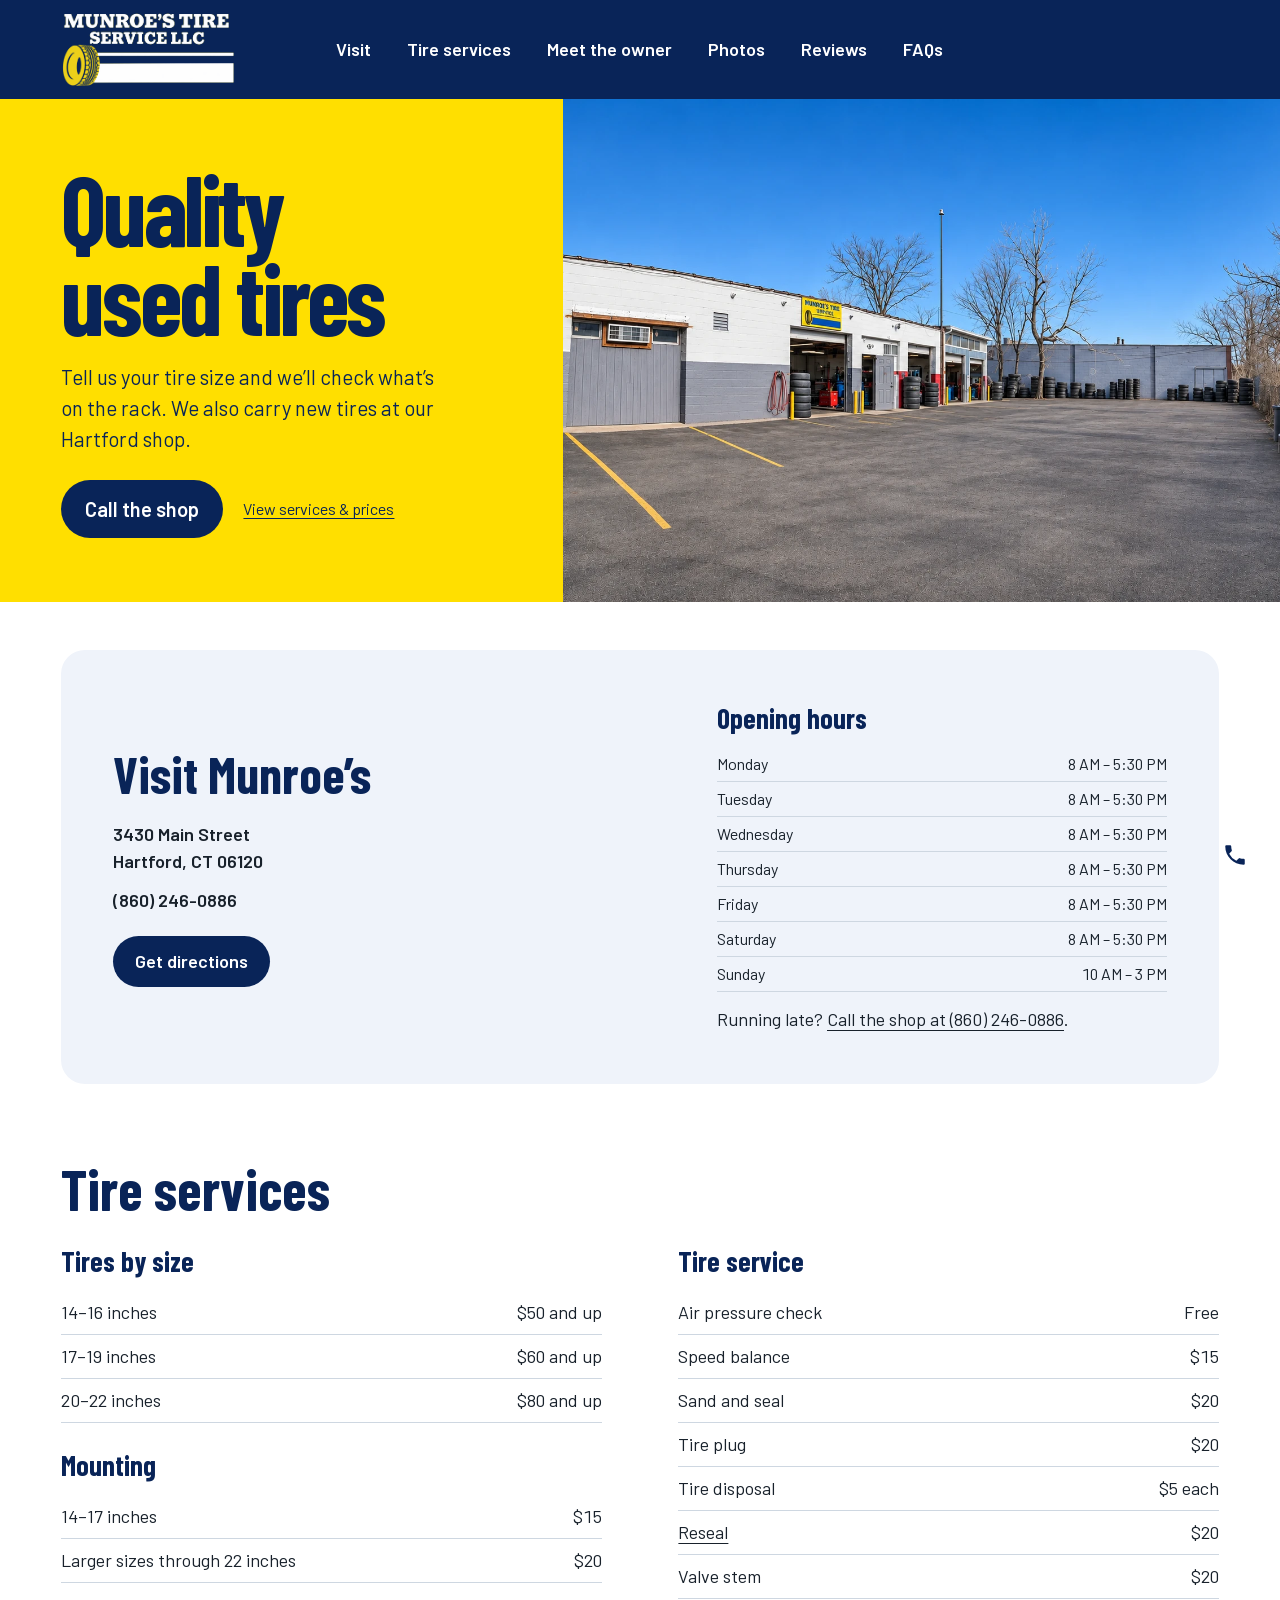
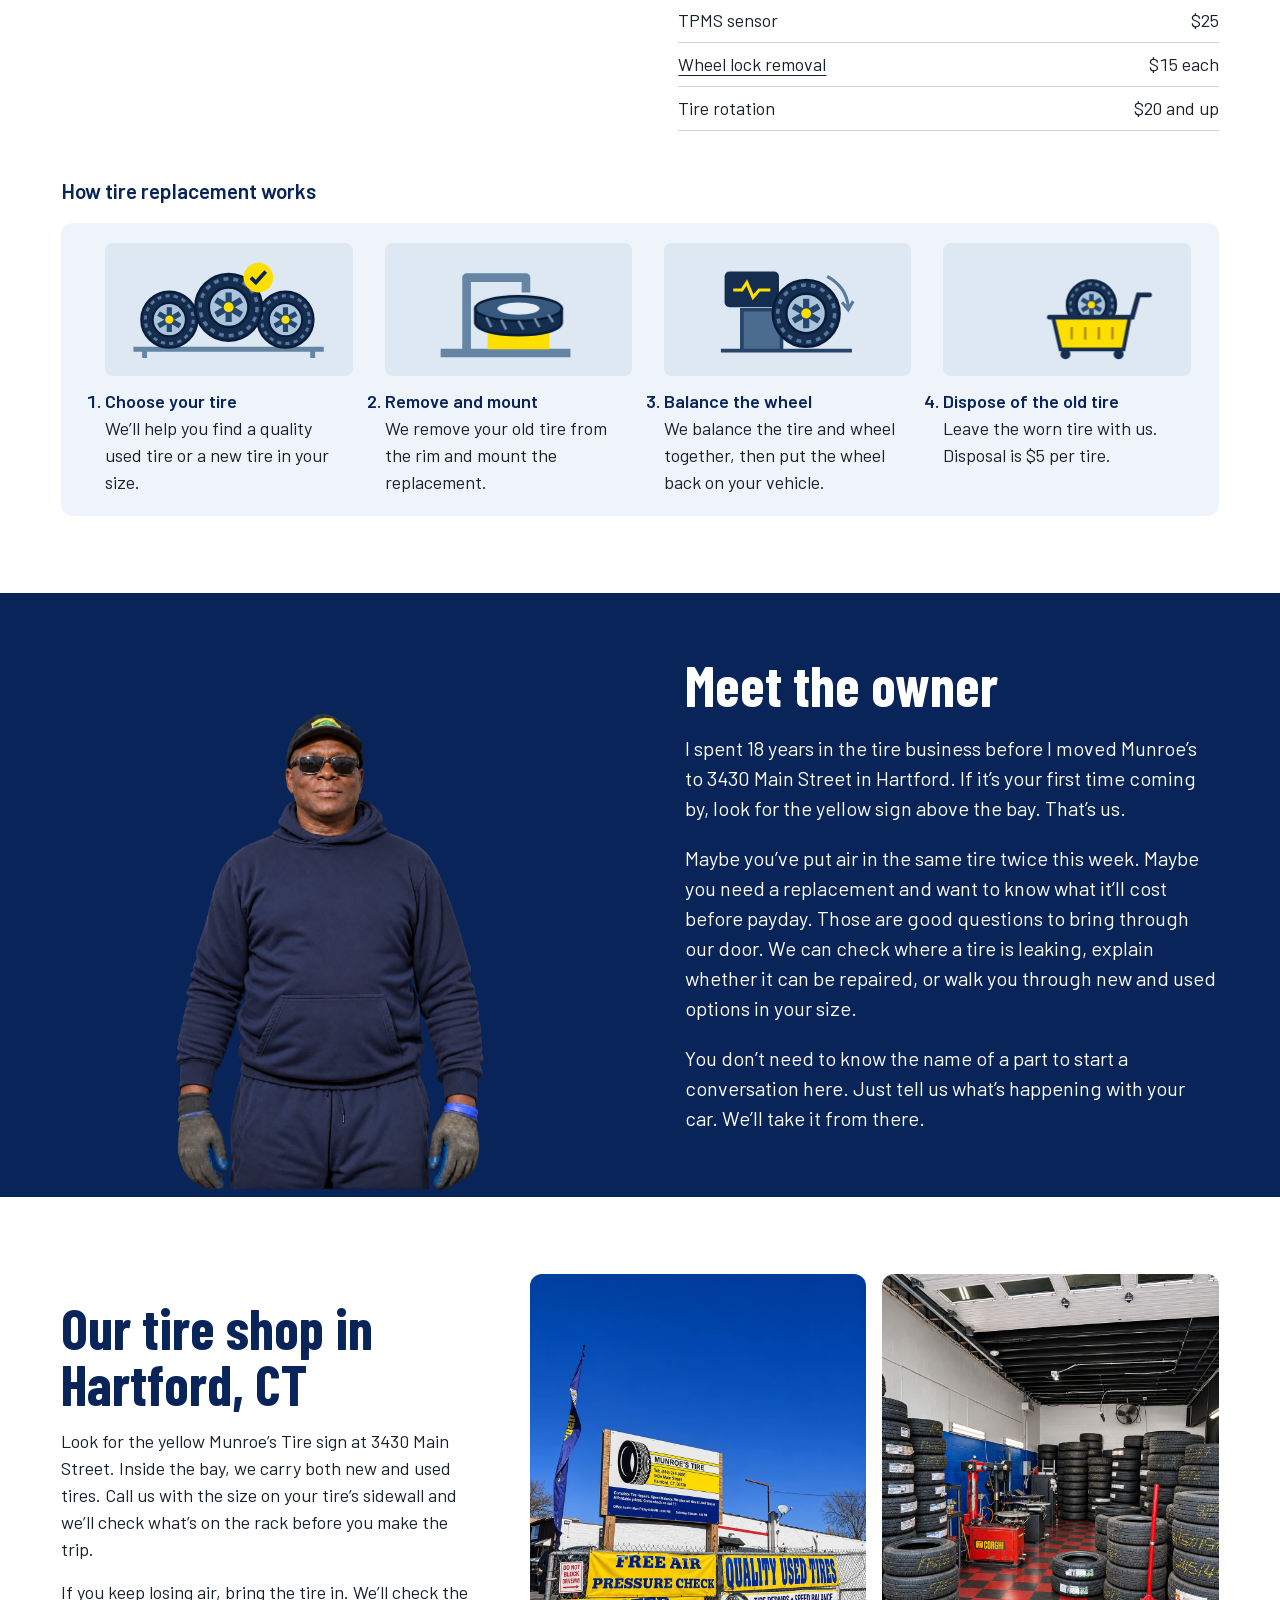
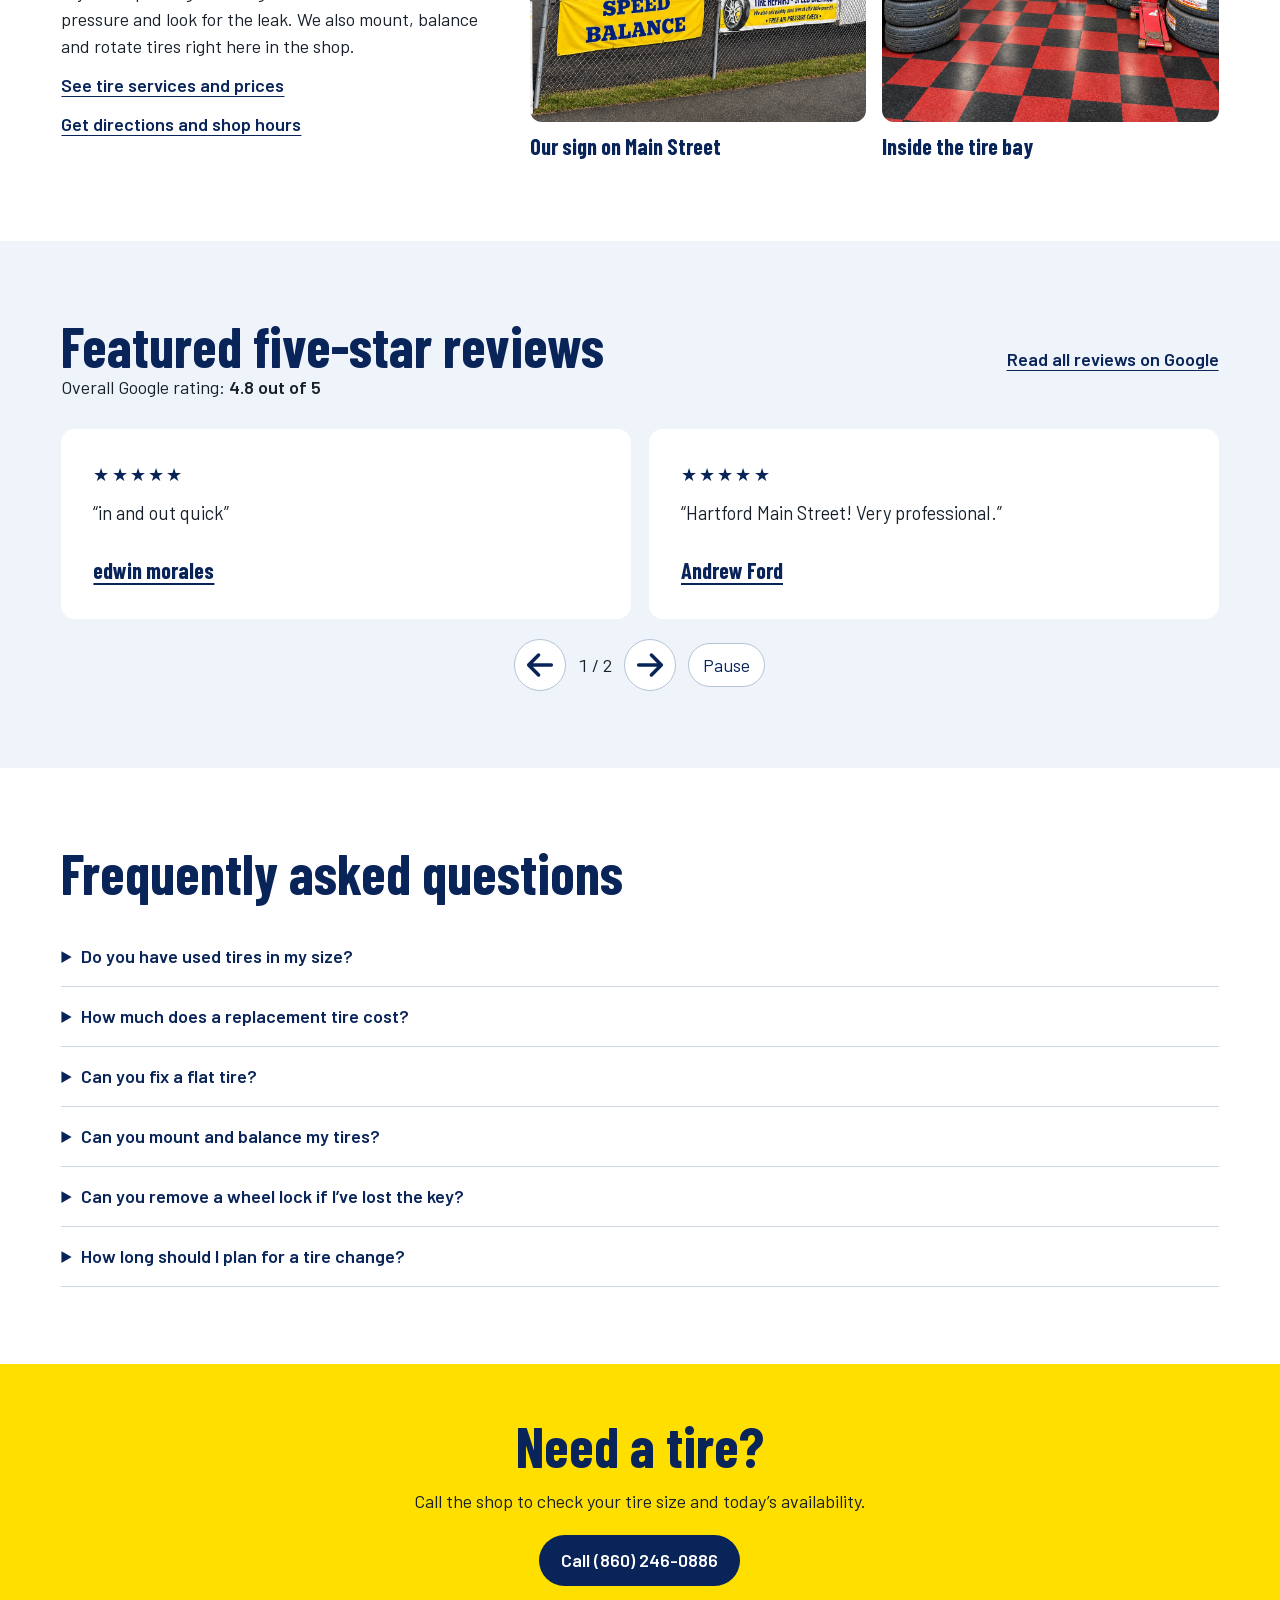
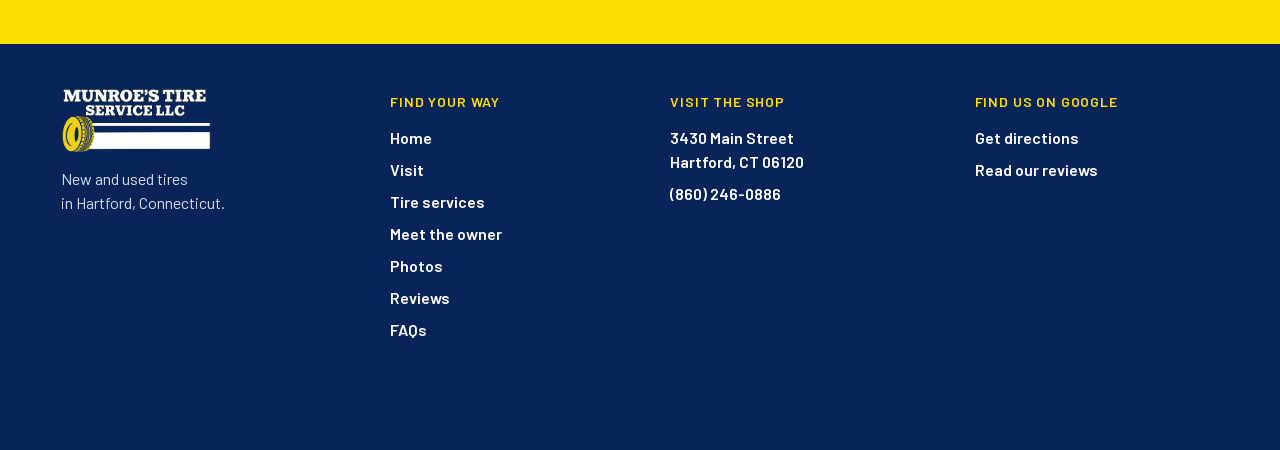
==== commit ef1374c5: "Illustrate tire replacement steps below service pricing" ====
--- a/index.html
+++ b/index.html
@@ -9,8 +9,8 @@
   <link rel="canonical" href="https://munroestireservices.com/">
   <link rel="icon" type="image/png" sizes="64x64" href="assets/tire-favicon.png">
   <script src="navigation.js" defer></script>
-  <script src="scroll-effects.js?v=4647f7f4f4" defer></script>
-  <link rel="stylesheet" href="styles.css?v=87e0b25eac">
+  <script src="scroll-effects.js?v=572efd62f1" defer></script>
+  <link rel="stylesheet" href="styles.css?v=36da83e871">
   <script src="app.js?v=a1a272b4f3" defer></script>
 </head><body id="top"><a class="skip" href="#main">Skip to content</a>
 <header class="site-header">
@@ -52,13 +52,6 @@
 <tr><th scope="row">Saturday</th><td>8 AM – 5:30 PM</td></tr>
 <tr><th scope="row">Sunday</th><td>10 AM – 3 PM</td></tr></tbody></table><p class="hours-note">Running late? <a href="tel:+18602460886">Call the shop at (860) 246-0886</a>.</p></div></section>
 <section id="services" class="wrap block"><h2>Tire services</h2>
-  <h3>How tire replacement works</h3>
-  <ol class="replacement-steps">
-    <li><strong>Choose your tire</strong>We’ll help you find a quality used tire or a new tire in your size.</li>
-    <li><strong>Remove and mount</strong>We remove your old tire from the rim and mount the replacement.</li>
-    <li><strong>Balance the wheel</strong>We balance the tire and wheel together, then put the wheel back on your vehicle.</li>
-    <li><strong>Dispose of the old tire</strong>Leave the worn tire with us. Disposal is $5 per tire.</li>
-  </ol>
   <div class="prices-grid"><div><table class="prices">
         <caption>Tires by size</caption>
         <tbody>
@@ -86,7 +79,60 @@
           <tr><th scope="row"><a href="#wheel-lock-removal">Wheel lock removal</a></th><td>$15 each</td></tr>
           <tr><th scope="row">Tire rotation</th><td>$20 and up</td></tr>
         </tbody>
-      </table></div></div></section>
+      </table></div></div>
+  <h3 id="replacement-process">How tire replacement works</h3>
+  <ol class="replacement-steps">
+    <li>
+      <svg class="step-art" viewBox="0 0 200 108" aria-hidden="true" focusable="false">
+        <defs>
+          <g id="step-wheel">
+            <circle r="27" fill="#152e50" stroke="#071c39" stroke-width="2"/>
+            <circle r="23" fill="none" stroke="#58779b" stroke-width="2.8" stroke-dasharray="4 4"/>
+            <circle r="16" fill="#abc4db" stroke="#071c39" stroke-width="2"/>
+            <path d="M0-12V12M-10.4-6l20.8 12M-10.4 6l20.8-12" fill="none" stroke="#24476e" stroke-width="5"/>
+            <circle r="4" fill="#ffdf00"/>
+          </g>
+        </defs>
+        <path d="M23 86h154m-145 0v7m136-7v7" fill="none" stroke="#6685a5" stroke-width="4"/>
+        <use href="#step-wheel" transform="translate(52 62) scale(.84)"/>
+        <use href="#step-wheel" transform="translate(146 62) scale(.84)"/>
+        <g class="pick-tire"><use href="#step-wheel" transform="translate(100 52)"/></g>
+        <g transform="translate(124 28)"><circle r="12" fill="#ffdf00"/><path d="m-6 0 4 4 8-9" fill="none" stroke="#092458" stroke-width="3"/></g>
+      </svg>
+      <strong>Choose your tire</strong>We’ll help you find a quality used tire or a new tire in your size.</li>
+    <li>
+      <svg class="step-art" viewBox="0 0 200 108" aria-hidden="true" focusable="false">
+        <path d="M45 89h105M66 86V28h48v12" fill="none" stroke="#6685a5" stroke-width="7" stroke-linejoin="round"/>
+        <path d="M83 86V71h50v15" fill="#ffdf00"/>
+        <ellipse cx="108" cy="68" rx="28" ry="6" fill="#b9cfe3" stroke="#24476e" stroke-width="2"/>
+        <g class="mount-tire">
+          <path d="M73 48q35-13 70 0v11c0 14-70 14-70 0z" fill="#152e50" stroke="#071c39" stroke-width="2"/>
+          <ellipse cx="108" cy="48" rx="35" ry="10" fill="#36587c" stroke="#071c39" stroke-width="2"/>
+          <ellipse cx="108" cy="48" rx="17" ry="5" fill="#e4edf6"/>
+          <path d="m82 55 4 8m8-6 4 8m10-7 4 7m9-9 4 7m7-10 4 6" stroke="#7691ab" stroke-width="2"/>
+        </g>
+      </svg>
+      <strong>Remove and mount</strong>We remove your old tire from the rim and mount the replacement.</li>
+    <li>
+      <svg class="step-art" viewBox="0 0 200 108" aria-hidden="true" focusable="false">
+        <path d="M46 87h106M63 86V54h32v32" fill="#4c6c8f" stroke="#254568" stroke-width="3"/>
+        <rect x="49" y="23" width="44" height="29" rx="4" fill="#152e50"/>
+        <path d="M56 38h7l4-6 5 12 5-6h9" fill="none" stroke="#ffdf00" stroke-width="2.5"/>
+        <g transform="translate(115 57)"><g class="spin-wheel"><use href="#step-wheel"/></g></g>
+        <path d="M132 27q16 9 17 25m-5-4 5 6 4-7" fill="none" stroke="#577a9d" stroke-width="2.5"/>
+      </svg>
+      <strong>Balance the wheel</strong>We balance the tire and wheel together, then put the wheel back on your vehicle.</li>
+    <li>
+      <svg class="step-art" viewBox="0 0 200 108" aria-hidden="true" focusable="false">
+        <g class="dispose-tire"><use href="#step-wheel" transform="translate(78 53) scale(.74)"/></g>
+        <path d="M89 60h62l-5 26H95z" fill="#ffdf00" stroke="#152e50" stroke-width="3"/>
+        <path d="M86 60h67l5-18h9" fill="none" stroke="#152e50" stroke-width="4" stroke-linecap="round"/>
+        <path d="M104 68v10m11-10v10m11-10v10m11-10v10" stroke="#ad9205" stroke-width="2"/>
+        <g fill="#152e50"><circle cx="99" cy="90" r="4"/><circle cx="142" cy="90" r="4"/></g>
+      </svg>
+      <strong>Dispose of the old tire</strong>Leave the worn tire with us. Disposal is $5 per tire.</li>
+  </ol>
+</section>
 <section id="owner" class="owner" aria-labelledby="owner-title">
   <div class="wrap owner-inner">
     <img loading="lazy" src="assets/photos/owner-portrait.webp?v=7693806bbb" alt="The owner of Munroe’s Tire Service wearing a cap, sunglasses and work gloves">
--- a/styles.css
+++ b/styles.css
@@ -232,7 +232,7 @@
 }
 
 .hours-note { margin-top: 14px; }
-#services h3 { margin: 28px 0 12px; color: var(--navy); }
+#replacement-process { margin: 44px 0 16px; color: var(--navy); }
 .replacement-steps {
   display: grid;
   grid-template-columns: repeat(auto-fit, minmax(min(100%, 210px), 1fr));
@@ -244,3 +244,27 @@
 }
 .replacement-steps strong { display: block; color: var(--navy); }
 .replacement-steps li::marker { color: var(--navy); font-weight: 600; }
+
+
+.step-art {
+  display: block;
+  width: 100%;
+  height: auto;
+  margin-bottom: 12px;
+  border-radius: 8px;
+  background: #dde8f3;
+}
+@media (prefers-reduced-motion: no-preference) {
+  .is-revealed .pick-tire { animation: pick-tire 2.4s ease-out; }
+  .is-revealed .mount-tire { animation: mount-tire 2.4s ease-in-out both; }
+  .is-revealed .spin-wheel { animation: spin-wheel 2.4s ease-out; }
+  .is-revealed .dispose-tire { animation: dispose-tire 2.4s ease-in-out both; }
+  @keyframes pick-tire { from { transform: translateY(9px); } 55% { transform: translateY(-6px); } }
+  @keyframes mount-tire { from { transform: translateY(-10px); } to { transform: translateY(5px); } }
+  @keyframes spin-wheel { from { transform: rotate(-280deg); } to { transform: rotate(0deg); } }
+  @keyframes dispose-tire {
+    from { transform: translate(-24px, 10px); }
+    55% { transform: translate(21px, -19px); }
+    to { transform: translate(42px, -3px); }
+  }
+}
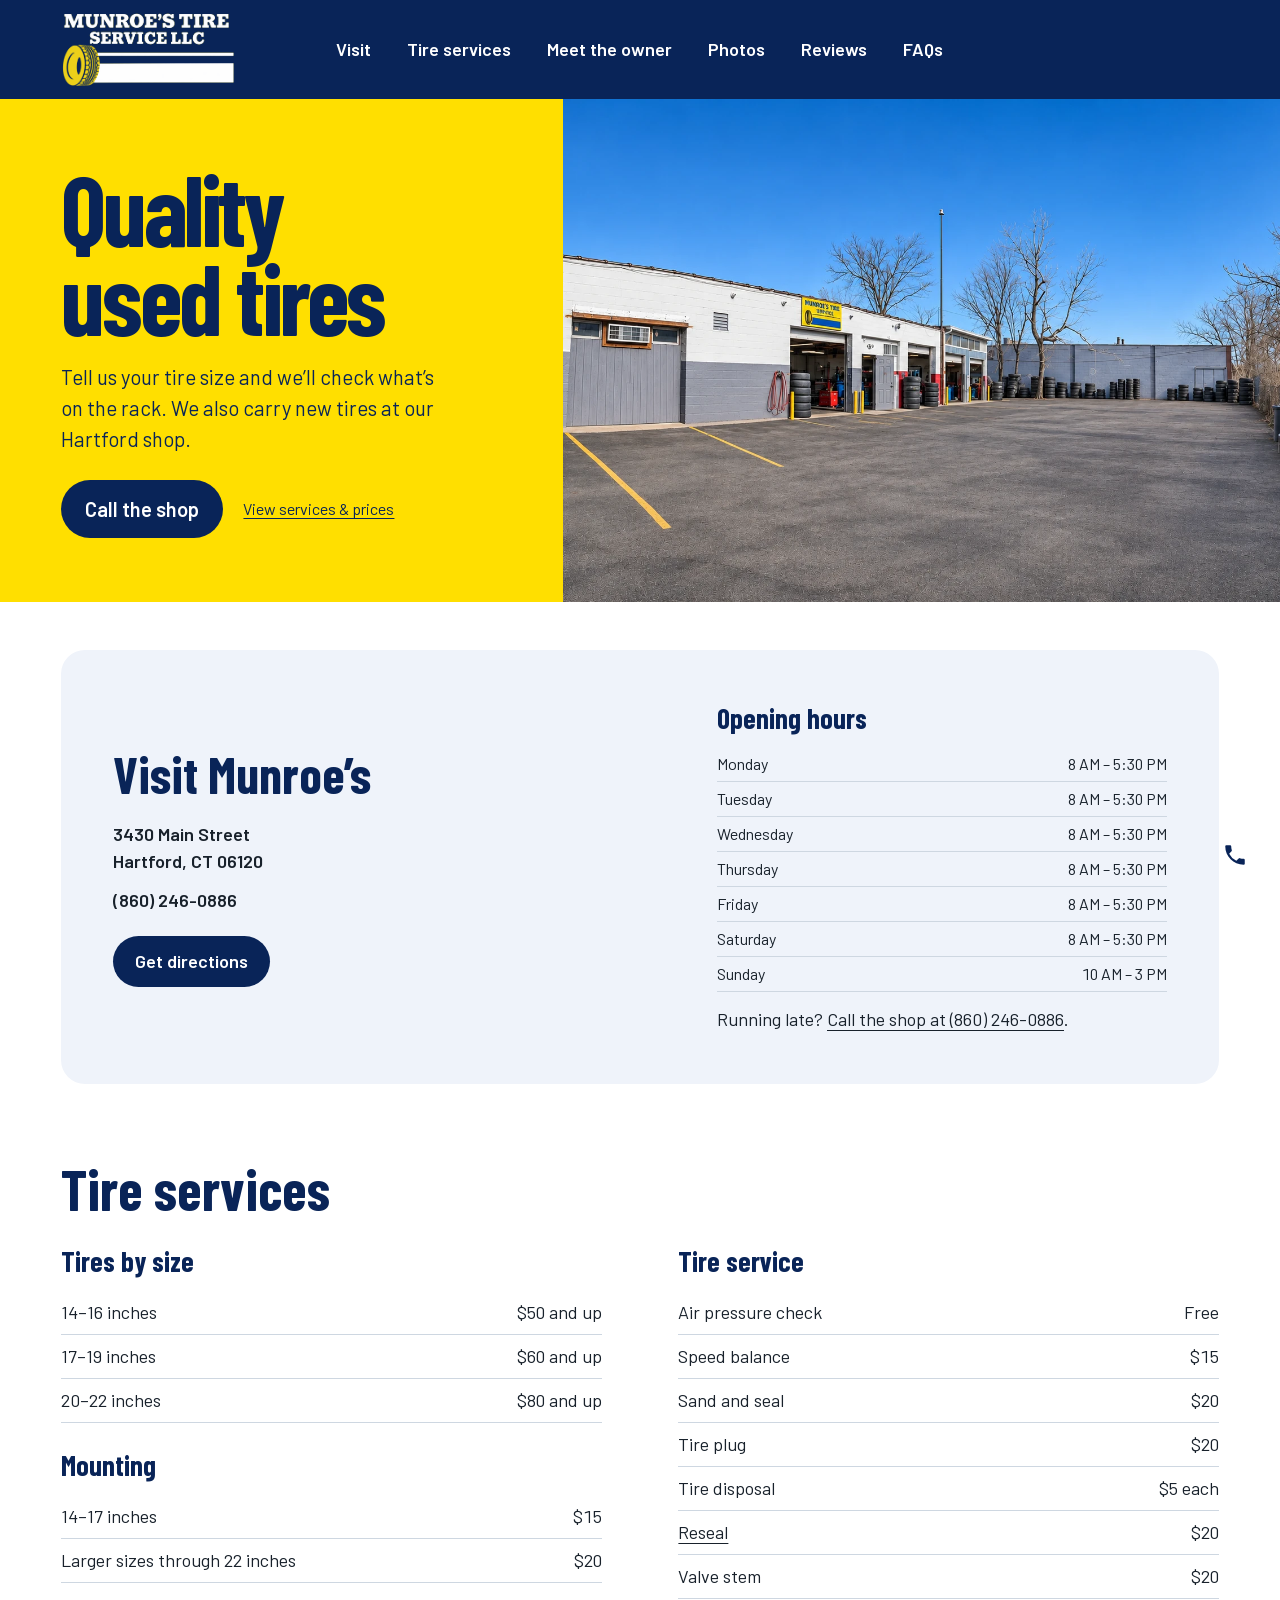
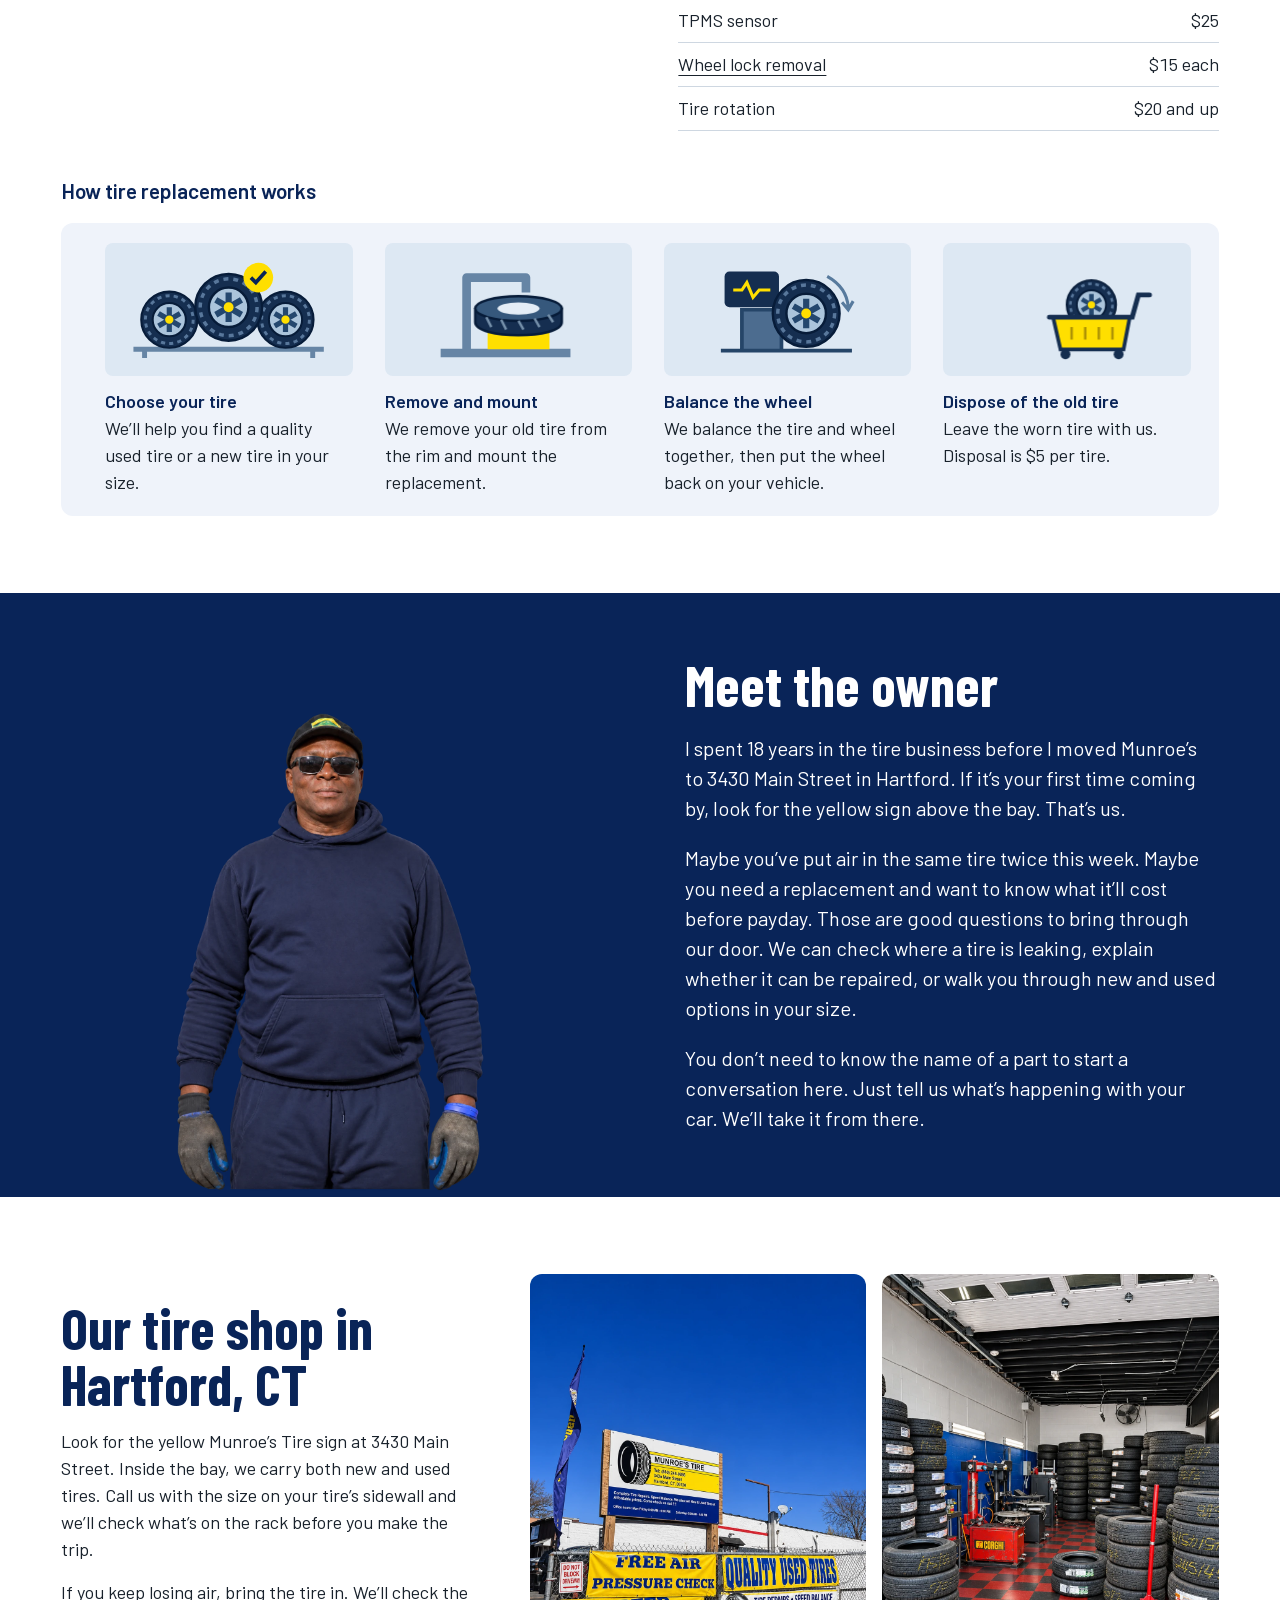
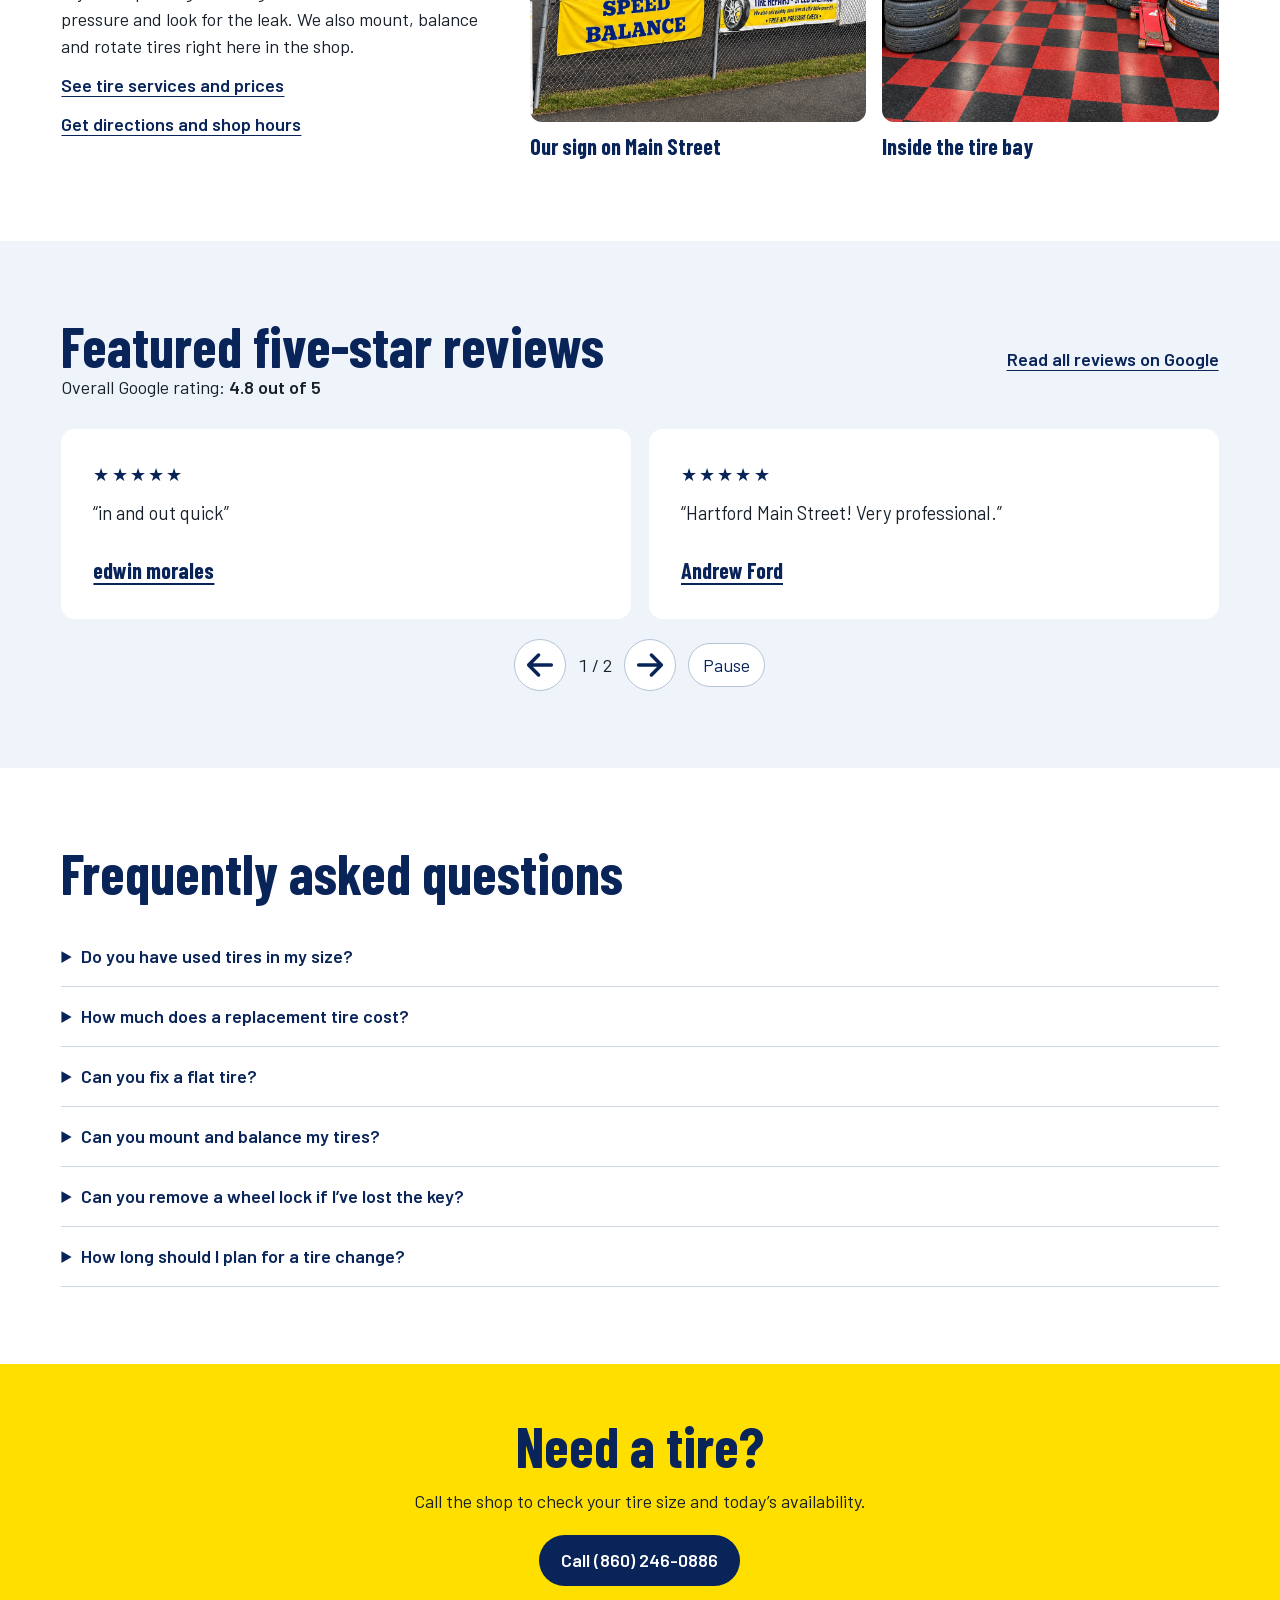
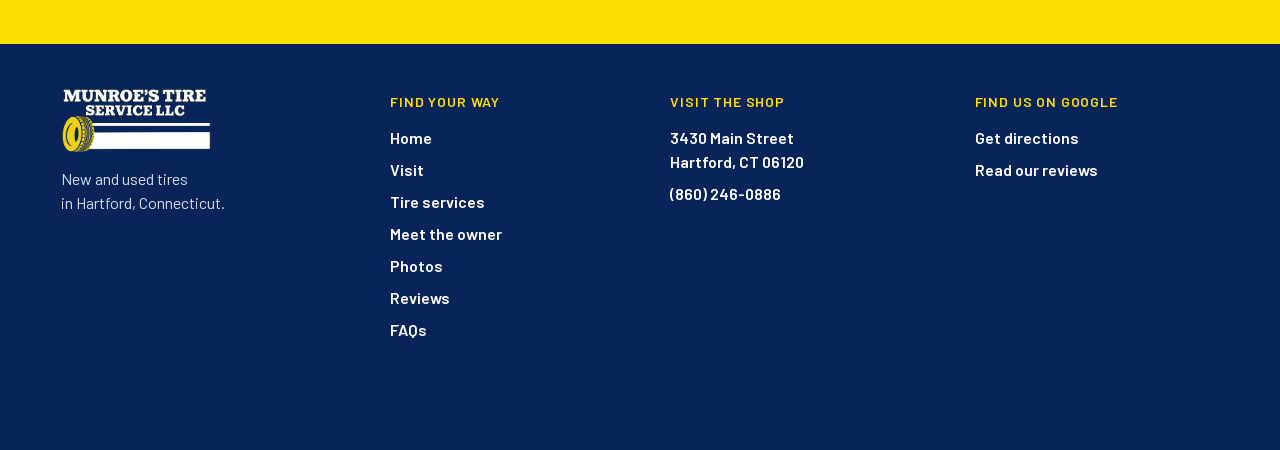
==== commit 0dcf5f91: "Hide the tire replacement step numbers" ====
--- a/index.html
+++ b/index.html
@@ -10,7 +10,7 @@
   <link rel="icon" type="image/png" sizes="64x64" href="assets/tire-favicon.png">
   <script src="navigation.js" defer></script>
   <script src="scroll-effects.js?v=572efd62f1" defer></script>
-  <link rel="stylesheet" href="styles.css?v=36da83e871">
+  <link rel="stylesheet" href="styles.css?v=94dcf3a7c3">
   <script src="app.js?v=a1a272b4f3" defer></script>
 </head><body id="top"><a class="skip" href="#main">Skip to content</a>
 <header class="site-header">
--- a/styles.css
+++ b/styles.css
@@ -243,7 +243,7 @@
   border-radius: 12px;
 }
 .replacement-steps strong { display: block; color: var(--navy); }
-.replacement-steps li::marker { color: var(--navy); font-weight: 600; }
+.replacement-steps li::marker { content: ""; }
 
 
 .step-art {
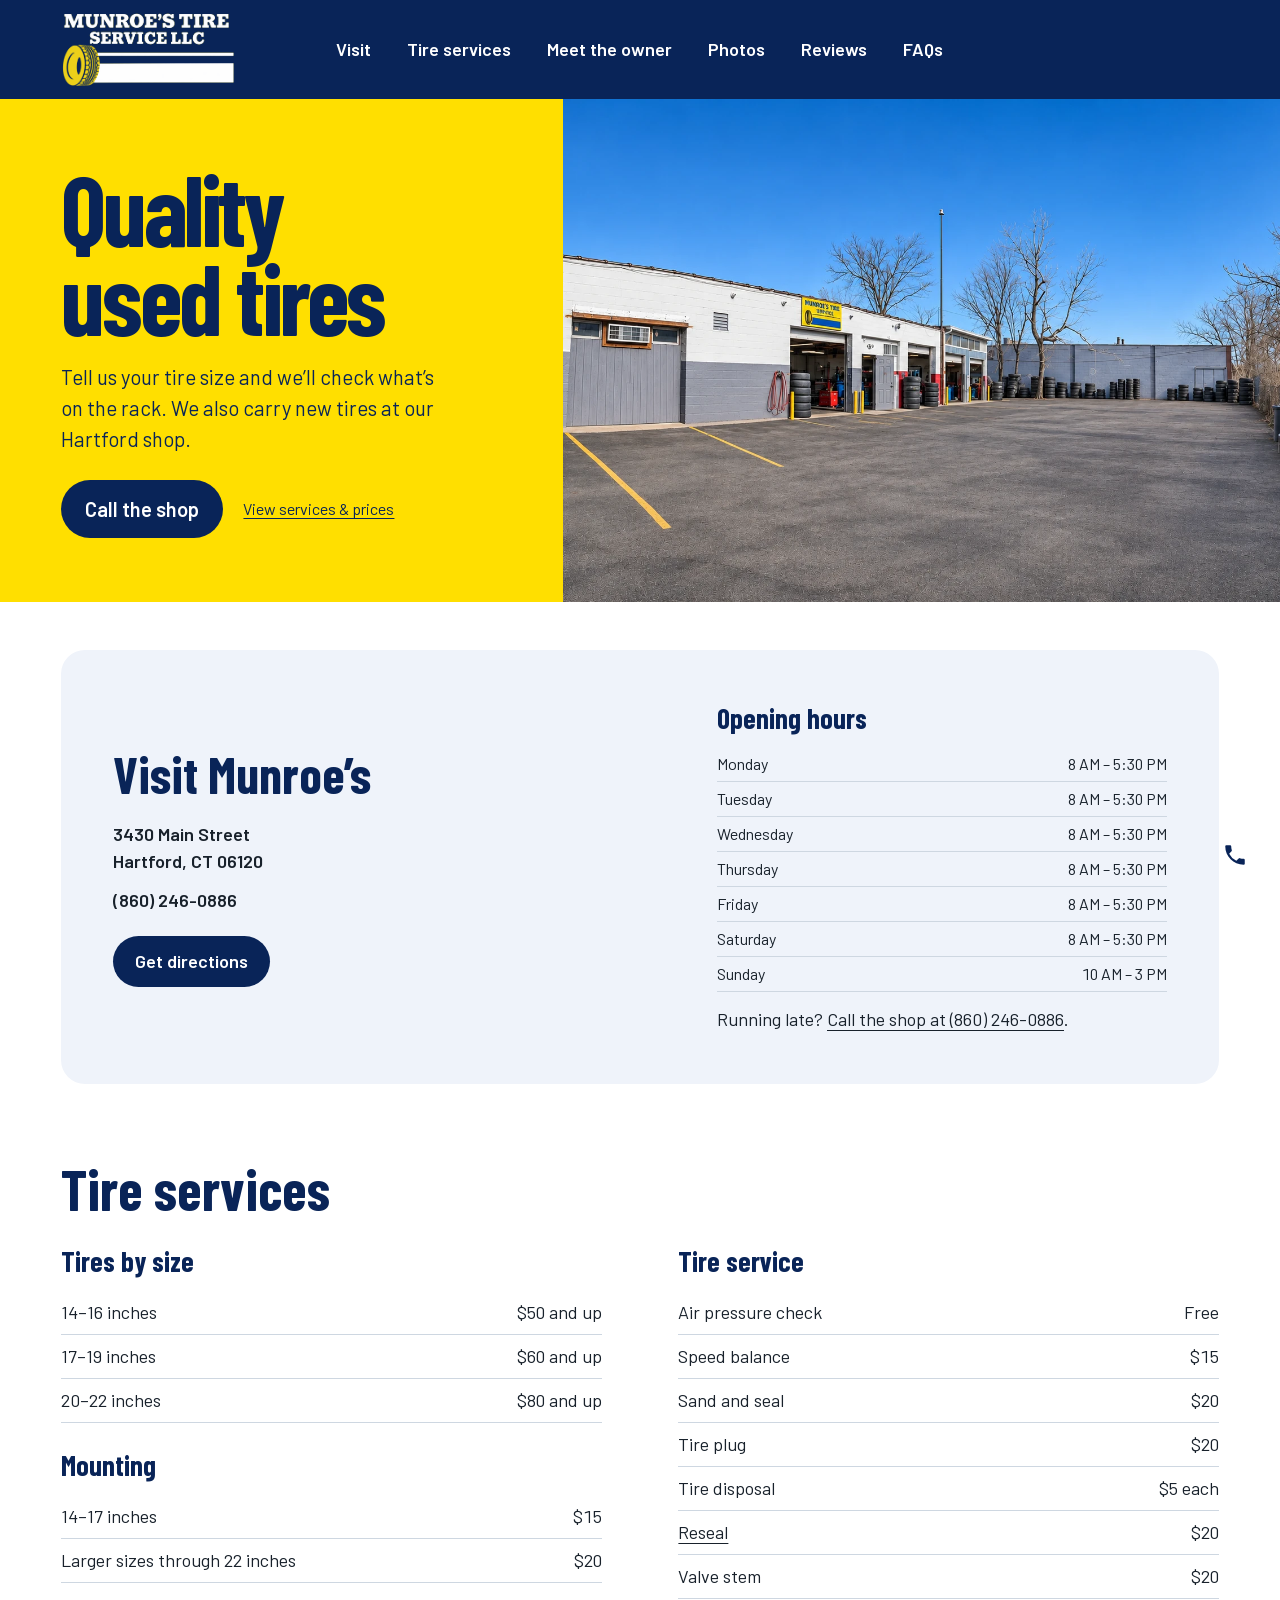
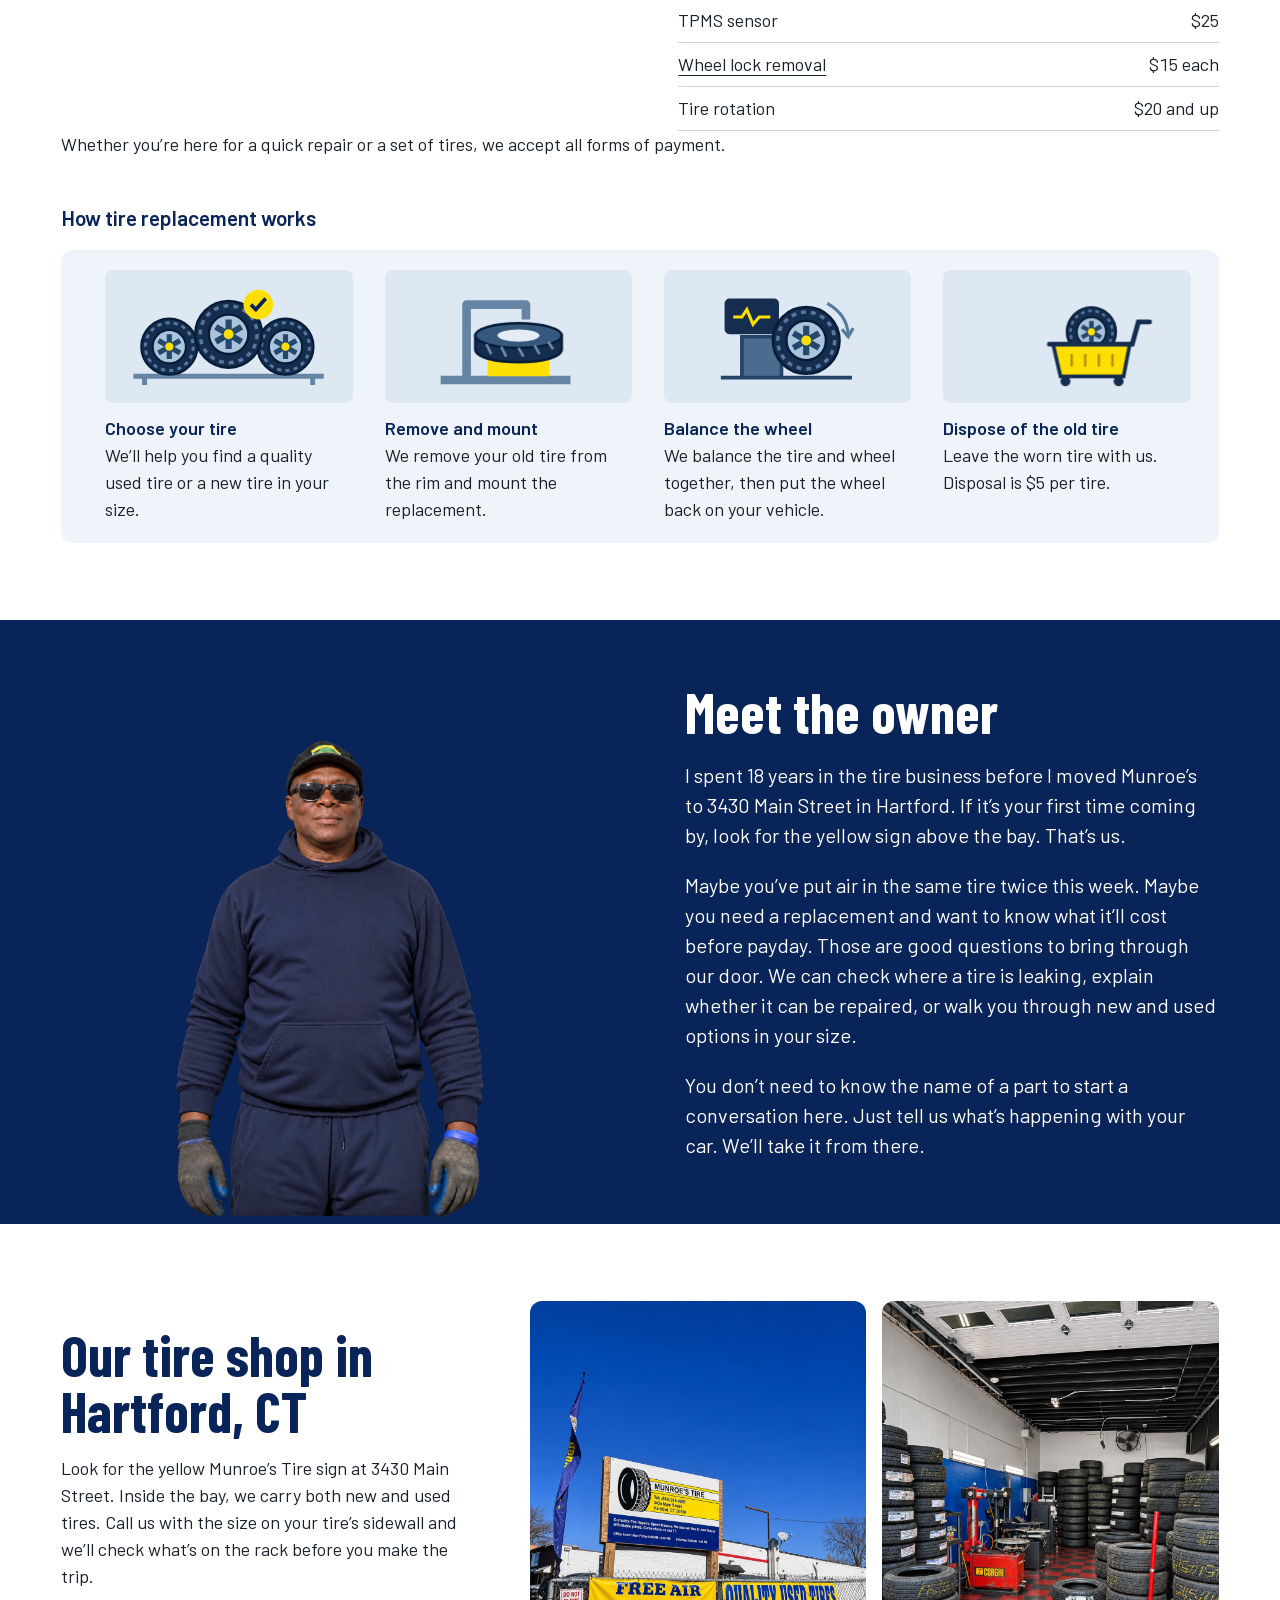
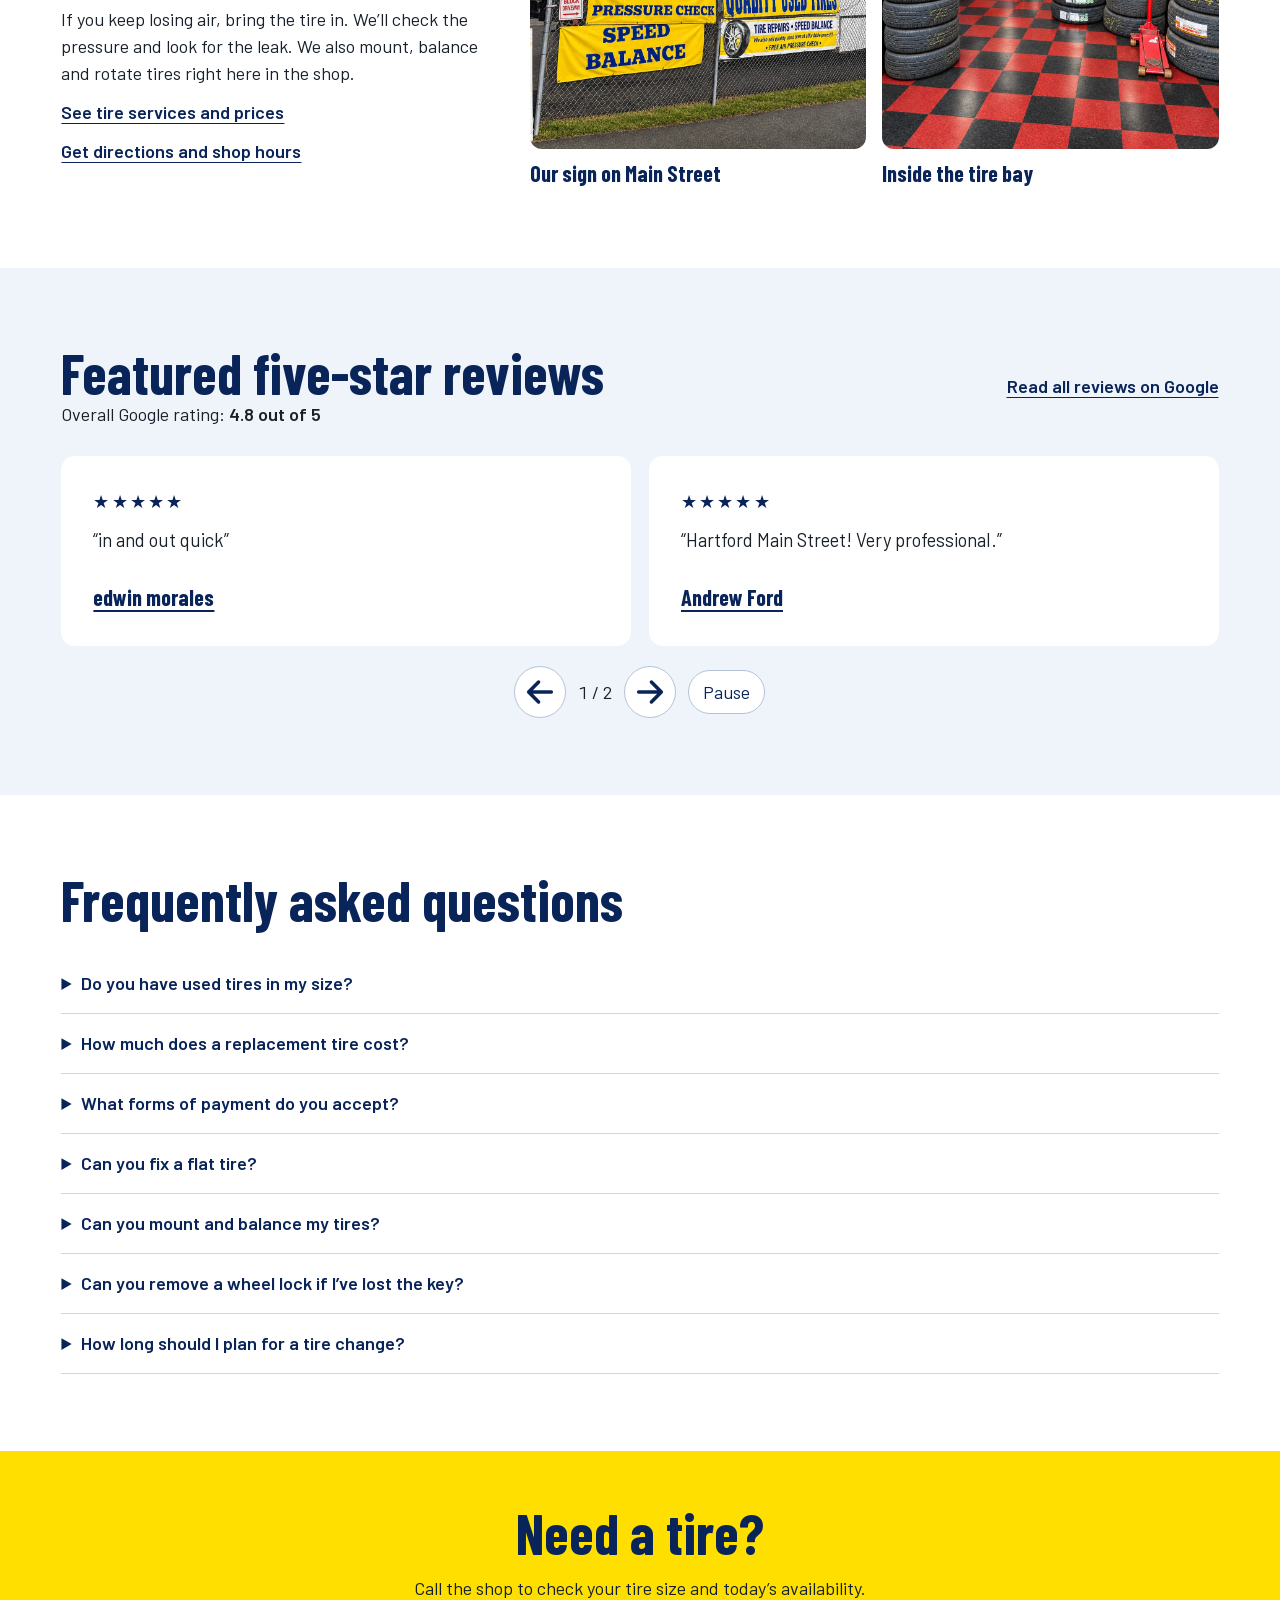
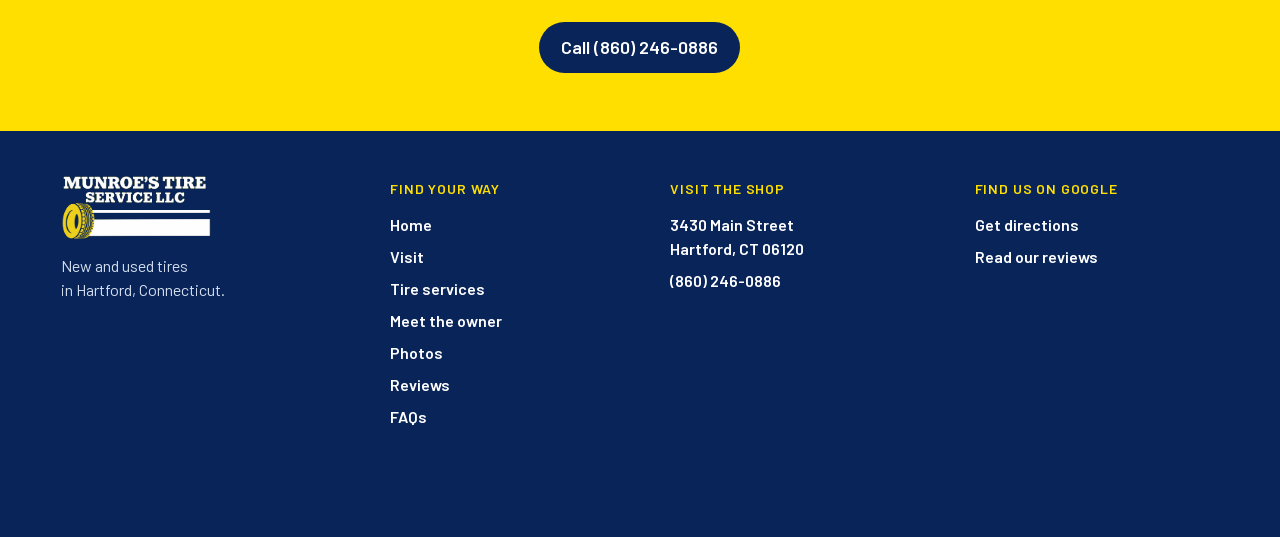
==== commit 64bab3d1: "Add payment information alongside tire prices and in FAQs" ====
--- a/index.html
+++ b/index.html
@@ -9,8 +9,8 @@
   <link rel="canonical" href="https://munroestireservices.com/">
   <link rel="icon" type="image/png" sizes="64x64" href="assets/tire-favicon.png">
   <script src="navigation.js" defer></script>
-  <script src="scroll-effects.js?v=572efd62f1" defer></script>
-  <link rel="stylesheet" href="styles.css?v=94dcf3a7c3">
+  <script src="scroll-effects.js?v=da0b850ee3" defer></script>
+  <link rel="stylesheet" href="styles.css?v=41fe0f32e1">
   <script src="app.js?v=a1a272b4f3" defer></script>
 </head><body id="top"><a class="skip" href="#main">Skip to content</a>
 <header class="site-header">
@@ -80,9 +80,10 @@
           <tr><th scope="row">Tire rotation</th><td>$20 and up</td></tr>
         </tbody>
       </table></div></div>
+  <p>Whether you’re here for a quick repair or a set of tires, we accept all forms of payment.</p>
   <h3 id="replacement-process">How tire replacement works</h3>
-  <ol class="replacement-steps">
-    <li>
+  <div class="replacement-steps" role="list">
+    <div role="listitem">
       <svg class="step-art" viewBox="0 0 200 108" aria-hidden="true" focusable="false">
         <defs>
           <g id="step-wheel">
@@ -99,8 +100,8 @@
         <g class="pick-tire"><use href="#step-wheel" transform="translate(100 52)"/></g>
         <g transform="translate(124 28)"><circle r="12" fill="#ffdf00"/><path d="m-6 0 4 4 8-9" fill="none" stroke="#092458" stroke-width="3"/></g>
       </svg>
-      <strong>Choose your tire</strong>We’ll help you find a quality used tire or a new tire in your size.</li>
-    <li>
+      <strong>Choose your tire</strong>We’ll help you find a quality used tire or a new tire in your size.</div>
+    <div role="listitem">
       <svg class="step-art" viewBox="0 0 200 108" aria-hidden="true" focusable="false">
         <path d="M45 89h105M66 86V28h48v12" fill="none" stroke="#6685a5" stroke-width="7" stroke-linejoin="round"/>
         <path d="M83 86V71h50v15" fill="#ffdf00"/>
@@ -112,8 +113,8 @@
           <path d="m82 55 4 8m8-6 4 8m10-7 4 7m9-9 4 7m7-10 4 6" stroke="#7691ab" stroke-width="2"/>
         </g>
       </svg>
-      <strong>Remove and mount</strong>We remove your old tire from the rim and mount the replacement.</li>
-    <li>
+      <strong>Remove and mount</strong>We remove your old tire from the rim and mount the replacement.</div>
+    <div role="listitem">
       <svg class="step-art" viewBox="0 0 200 108" aria-hidden="true" focusable="false">
         <path d="M46 87h106M63 86V54h32v32" fill="#4c6c8f" stroke="#254568" stroke-width="3"/>
         <rect x="49" y="23" width="44" height="29" rx="4" fill="#152e50"/>
@@ -121,8 +122,8 @@
         <g transform="translate(115 57)"><g class="spin-wheel"><use href="#step-wheel"/></g></g>
         <path d="M132 27q16 9 17 25m-5-4 5 6 4-7" fill="none" stroke="#577a9d" stroke-width="2.5"/>
       </svg>
-      <strong>Balance the wheel</strong>We balance the tire and wheel together, then put the wheel back on your vehicle.</li>
-    <li>
+      <strong>Balance the wheel</strong>We balance the tire and wheel together, then put the wheel back on your vehicle.</div>
+    <div role="listitem">
       <svg class="step-art" viewBox="0 0 200 108" aria-hidden="true" focusable="false">
         <g class="dispose-tire"><use href="#step-wheel" transform="translate(78 53) scale(.74)"/></g>
         <path d="M89 60h62l-5 26H95z" fill="#ffdf00" stroke="#152e50" stroke-width="3"/>
@@ -130,8 +131,8 @@
         <path d="M104 68v10m11-10v10m11-10v10m11-10v10" stroke="#ad9205" stroke-width="2"/>
         <g fill="#152e50"><circle cx="99" cy="90" r="4"/><circle cx="142" cy="90" r="4"/></g>
       </svg>
-      <strong>Dispose of the old tire</strong>Leave the worn tire with us. Disposal is $5 per tire.</li>
-  </ol>
+      <strong>Dispose of the old tire</strong>Leave the worn tire with us. Disposal is $5 per tire.</div>
+  </div>
 </section>
 <section id="owner" class="owner" aria-labelledby="owner-title">
   <div class="wrap owner-inner">
@@ -211,6 +212,10 @@
   <details>
     <summary>How much does a replacement tire cost?</summary>
     <p>Our tires start at $50 for 14–16-inch wheels, $60 for 17–19-inch wheels and $80 for 20–22-inch wheels. Give us your tire size and we’ll quote you a price with installation.</p>
+  </details>
+  <details>
+    <summary>What forms of payment do you accept?</summary>
+    <p>We accept all forms of payment at the shop.</p>
   </details>
   <details>
     <summary>Can you fix a flat tire?</summary>
@@ -270,4 +275,4 @@
       </nav>
     </div>
   </div>
-</footer><a class="float-call" href="tel:+18602460886" aria-label="Call Munroe’s Tire Service at (860) 246-0886"><svg aria-hidden="true" viewBox="0 0 24 24" fill="currentColor"><path d="M6.62 10.79a15.1 15.1 0 0 0 6.59 6.59l2.2-2.2a1 1 0 0 1 1.02-.24c1.12.37 2.33.57 3.57.57a1 1 0 0 1 1 1V20a1 1 0 0 1-1 1C10.61 21 3 13.39 3 4a1 1 0 0 1 1-1h3.5a1 1 0 0 1 1 1c0 1.25.2 2.45.57 3.57a1 1 0 0 1-.25 1.02z"/></svg></a></body></html>+</footer><a class="float-call" href="tel:+18602460886" aria-label="Call Munroe’s Tire Service at (860) 246-0886"><svg aria-hidden="true" viewBox="0 0 24 24" fill="currentColor"><path d="M6.62 10.79a15.1 15.1 0 0 0 6.59 6.59l2.2-2.2a1 1 0 0 1 1.02-.24c1.12.37 2.33.57 3.57.57a1 1 0 0 1 1 1V20a1 1 0 0 1-1 1C10.61 21 3 13.39 3 4a1 1 0 0 1 1-1h3.5a1 1 0 0 1 1 1c0 1.25.2 2.45.57 3.57a1 1 0 0 1-.25 1.02z"/></svg></a></body></html>
--- a/styles.css
+++ b/styles.css
@@ -242,8 +242,10 @@
   background: #eff3fa;
   border-radius: 12px;
 }
+@media (max-width: 760px) {
+  .replacement-steps { padding-inline: 20px; }
+}
 .replacement-steps strong { display: block; color: var(--navy); }
-.replacement-steps li::marker { content: ""; }
 
 
 .step-art {
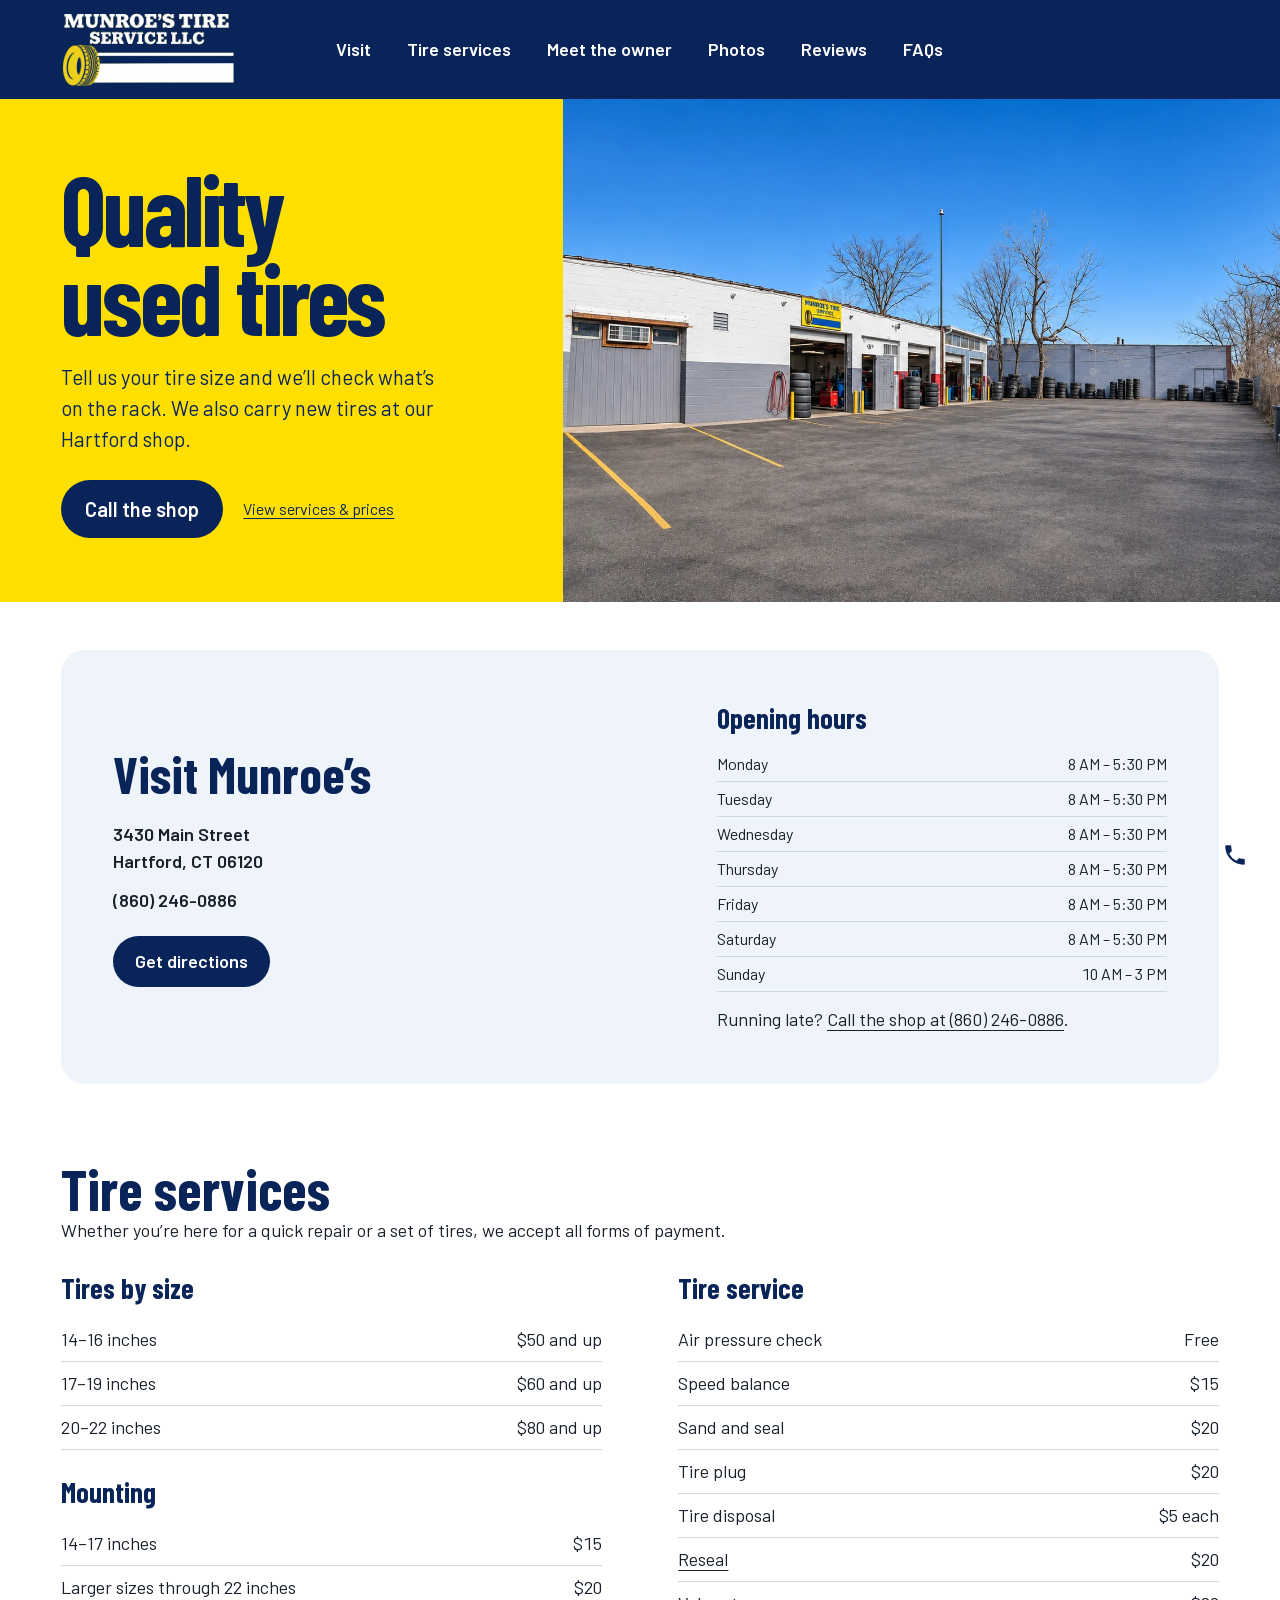
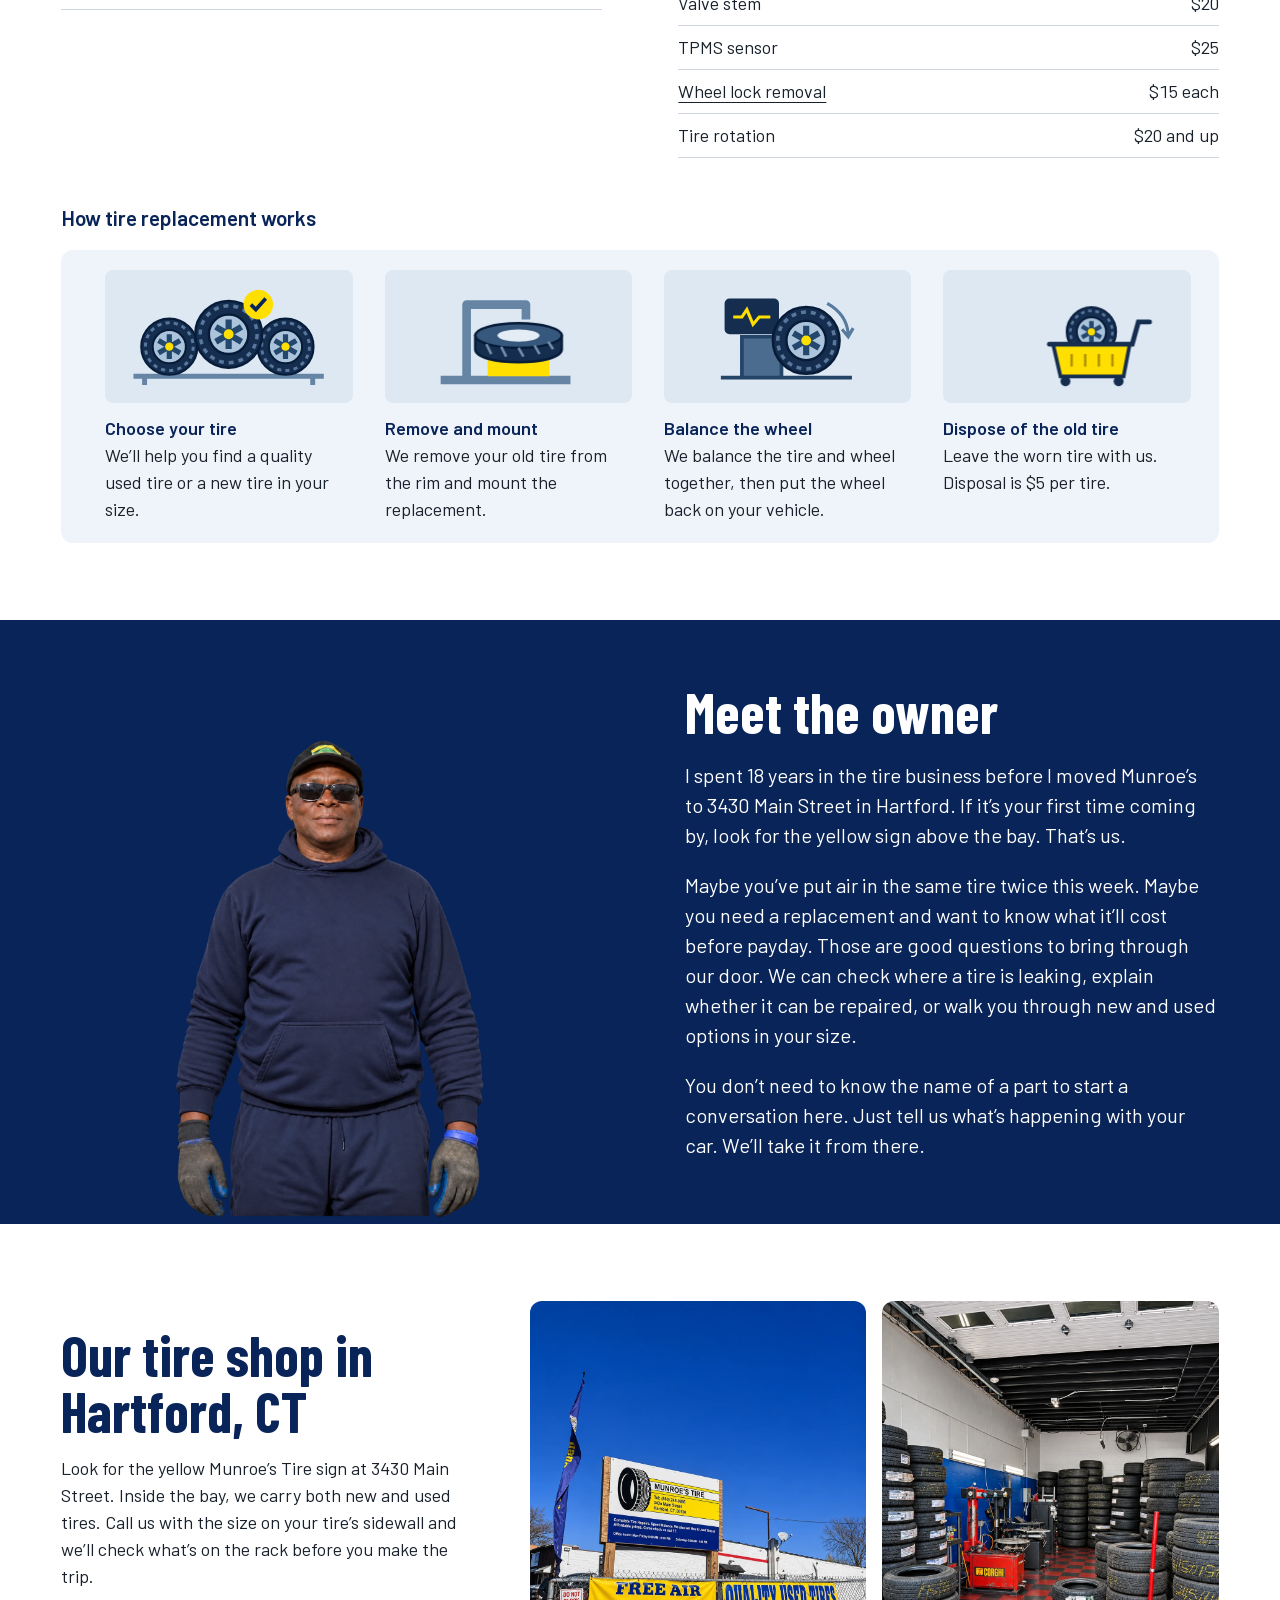
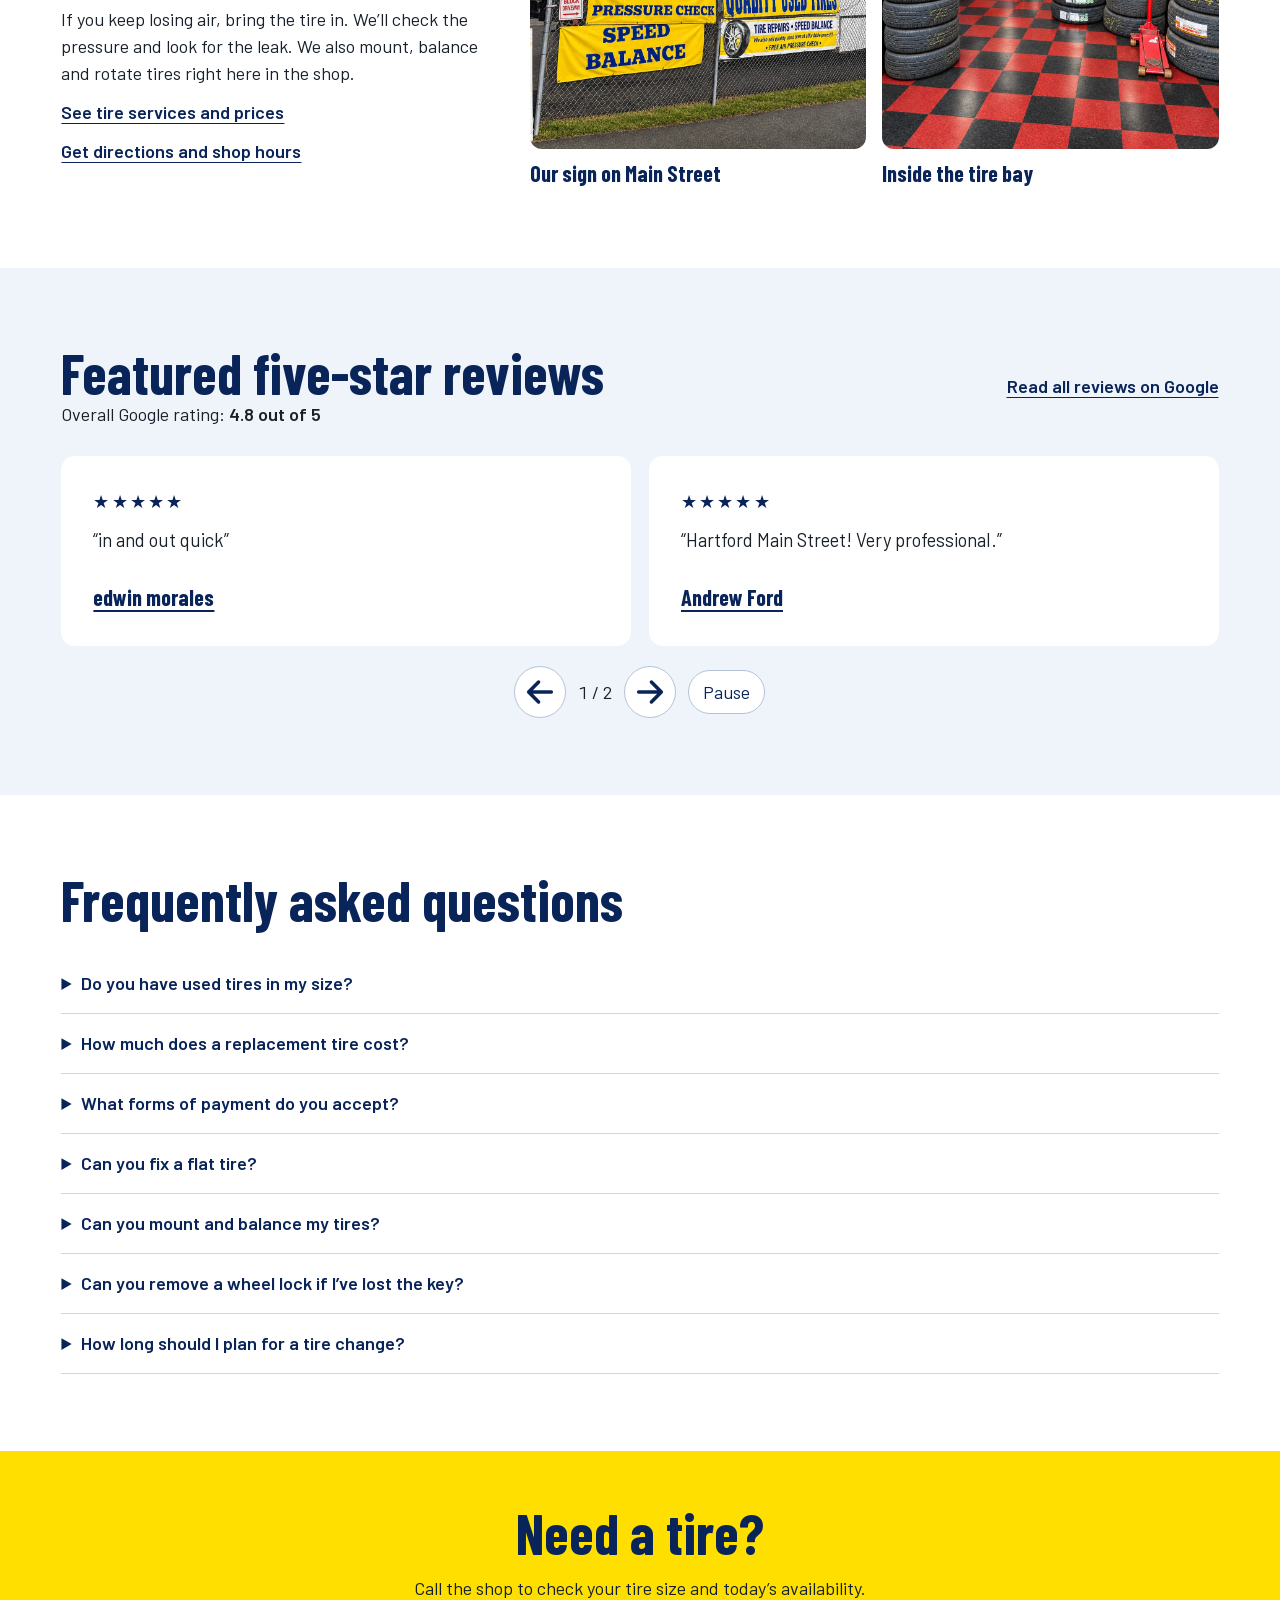
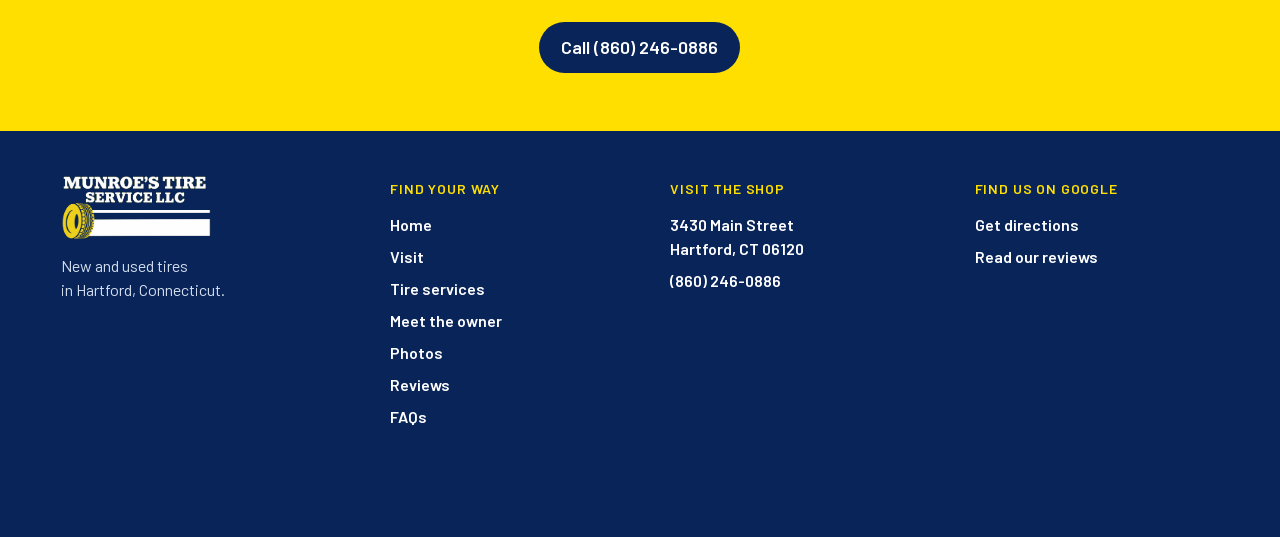
==== commit cb91a24c: "Place payment note directly under Tire services heading" ====
--- a/index.html
+++ b/index.html
@@ -52,6 +52,7 @@
 <tr><th scope="row">Saturday</th><td>8 AM – 5:30 PM</td></tr>
 <tr><th scope="row">Sunday</th><td>10 AM – 3 PM</td></tr></tbody></table><p class="hours-note">Running late? <a href="tel:+18602460886">Call the shop at (860) 246-0886</a>.</p></div></section>
 <section id="services" class="wrap block"><h2>Tire services</h2>
+  <p>Whether you’re here for a quick repair or a set of tires, we accept all forms of payment.</p>
   <div class="prices-grid"><div><table class="prices">
         <caption>Tires by size</caption>
         <tbody>
@@ -80,7 +81,6 @@
           <tr><th scope="row">Tire rotation</th><td>$20 and up</td></tr>
         </tbody>
       </table></div></div>
-  <p>Whether you’re here for a quick repair or a set of tires, we accept all forms of payment.</p>
   <h3 id="replacement-process">How tire replacement works</h3>
   <div class="replacement-steps" role="list">
     <div role="listitem">
